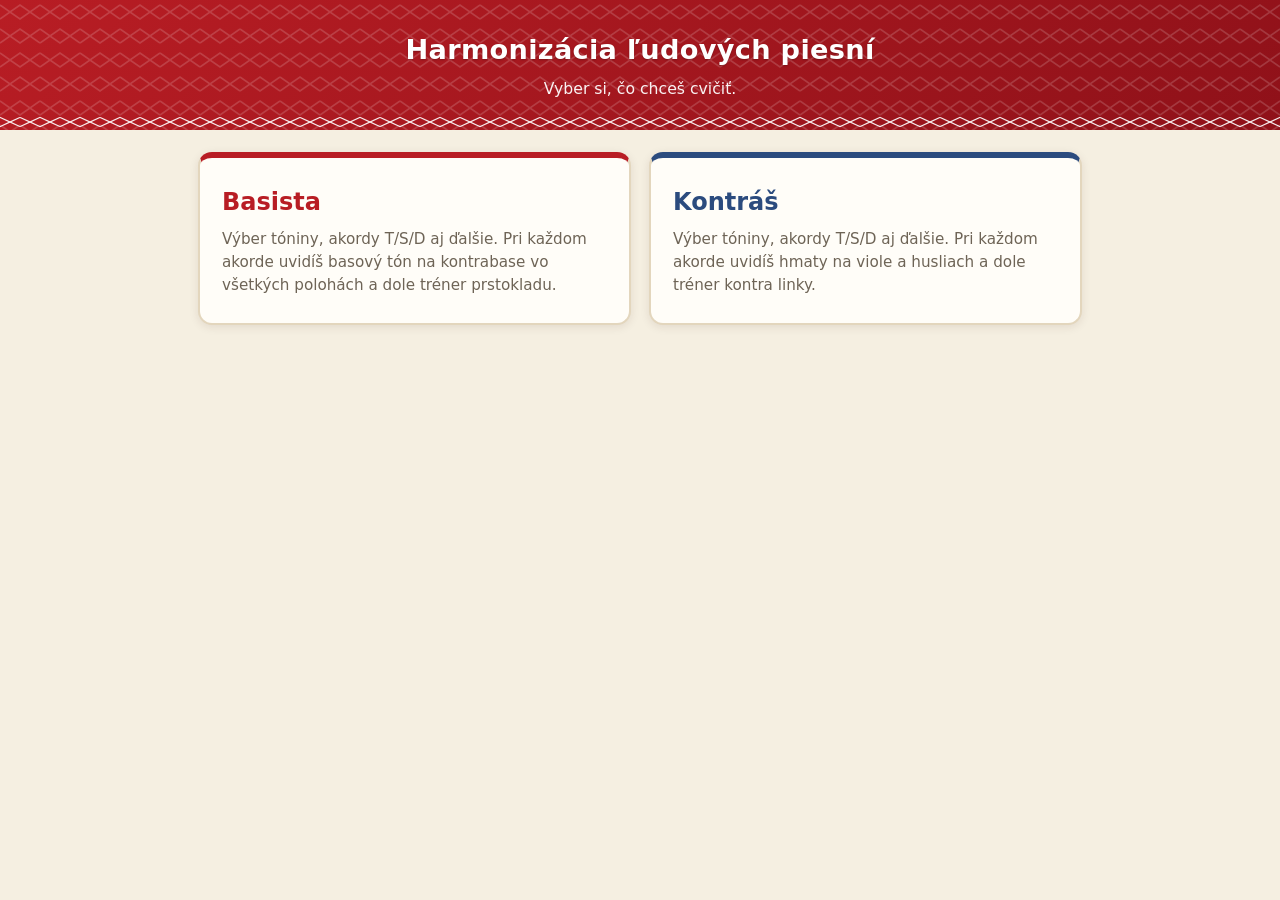
==== index.html @ 47eb4d36 "Prvotny commit: appka na harmonizaciu ludoviek Menu basista/kontras, vyber toniny, T/S/D + dalsie di" ====
<!DOCTYPE html>
<html lang="sk">
<head>
  <meta charset="UTF-8">
  <meta name="viewport" content="width=device-width, initial-scale=1.0">
  <meta name="theme-color" content="#b81d24">
  <title>Harmonizácia ľudových piesní</title>
  <link rel="stylesheet" href="styles.css">
</head>
<body class="menu-page">
  <header class="app-header">
    <h1>Harmonizácia ľudových piesní</h1>
    <p class="tagline">Vyber si, čo chceš cvičiť.</p>
  </header>

  <main>
    <nav class="menu" aria-label="Výber roly">
      <a class="menu-card" href="basista.html">
        <span class="menu-title">Basista</span>
        <span class="menu-desc">Výber tóniny, akordy T/S/D aj ďalšie. Pri každom akorde uvidíš basový tón na kontrabase vo všetkých polohách a dole tréner prstokladu.</span>
      </a>
      <a class="menu-card" href="kontras.html">
        <span class="menu-title">Kontráš</span>
        <span class="menu-desc">Výber tóniny, akordy T/S/D aj ďalšie. Pri každom akorde uvidíš hmaty na viole a husliach a dole tréner kontra linky.</span>
      </a>
    </nav>
  </main>
</body>
</html>
---- styles.css ----
:root {
  color-scheme: light;

  /* Folklórna paleta — ľanové plátno + vyšívacie nite */
  --bg: #f5efe1;            /* nebielené ľanové plátno */
  --panel: #fffdf8;         /* teplá biela */
  --ink: #2a2723;
  --muted: #6e6456;
  --line: #e3d6bd;          /* tlmená béžová (švík) */
  --accent: #b81d24;        /* folklórna červená (hlavný akcent) */
  --accent-soft: #f7e3df;   /* svetlý červený nádych (aktívne karty) */

  /* Folklórne nite */
  --folk-red: #b81d24;
  --folk-blue: #2b4b7e;
  --folk-gold: #d49a1f;
  --folk-green: #2f6d39;

  /* Farby tónov akordu = vyšívacie nite */
  --root: #b81d24;          /* základný tón – červená */
  --third: #2f6d39;         /* tercia – zelená */
  --fifth: #2b4b7e;         /* kvinta – modrá */
  --seventh: #d49a1f;       /* septima – zlatá */

  --shadow: 0 2px 10px rgba(60, 30, 20, 0.10);

  /* Čičmiansky vyšívaný lem (biela mriežka, bezošvová dlaždica 40×24) */
  --folk-band: url("data:image/svg+xml,%3Csvg%20xmlns='http://www.w3.org/2000/svg'%20width='40'%20height='24'%3E%3Cg%20fill='none'%20stroke='white'%20stroke-width='1.6'%3E%3Cpath%20d='M0%205%20L10%2012%20L20%205%20L30%2012%20L40%205'/%3E%3Cpath%20d='M0%2019%20L10%2012%20L20%2019%20L30%2012%20L40%2019'/%3E%3C/g%3E%3C/svg%3E");
}

* { box-sizing: border-box; }

body {
  margin: 0;
  font-family: "Segoe UI", system-ui, -apple-system, sans-serif;
  background: var(--bg);
  color: var(--ink);
  line-height: 1.5;
  -webkit-text-size-adjust: 100%; /* iOS: nezväčšuj text pri otočení */
  text-size-adjust: 100%;
}

/* Viditeľný focus pre klávesnicu (prístupnosť) — folklórne modrý prstenec */
:focus-visible {
  outline: 3px solid var(--folk-blue);
  outline-offset: 2px;
}
a:focus-visible,
button:focus-visible,
select:focus-visible,
input:focus-visible,
.fn-card:focus-visible,
.tone-card:focus-visible,
.menu-card:focus-visible,
.voice.clickable:focus-visible,
.prog-cell.clickable:focus-visible {
  outline: 3px solid var(--folk-blue);
  outline-offset: 2px;
  border-radius: 8px;
}

.app-header {
  position: relative;
  overflow: hidden;
  background: linear-gradient(135deg, var(--folk-red), #8f1119);
  color: #fff;
  padding: 30px 24px 30px;
  text-align: center;
}
/* Jemná výšivková mriežka cez celú hlavičku */
.app-header::before {
  content: "";
  position: absolute;
  inset: 0;
  background-image: var(--folk-band);
  background-size: 40px 24px;
  opacity: 0.16;
  pointer-events: none;
}
/* Vyšívaný lem na spodnom okraji (ako na kroji) */
.app-header::after {
  content: "";
  position: absolute;
  left: 0;
  right: 0;
  bottom: 0;
  height: 16px;
  background-image: var(--folk-band);
  background-size: 40px 16px;
  background-repeat: repeat-x;
  background-position: center bottom;
  opacity: 0.9;
  pointer-events: none;
}
/* Text a odkazy nad vzorom */
.app-header > * { position: relative; z-index: 1; }
.app-header h1 {
  margin: 0 0 6px;
  font-size: 1.7rem;
  letter-spacing: 0.3px;
  text-wrap: balance;
  text-shadow: 0 1px 2px rgba(0, 0, 0, 0.25);
}
.app-header .tagline { margin: 0; opacity: 0.94; font-size: 0.98rem; text-wrap: balance; }

main {
  max-width: 920px;
  margin: 0 auto;
  padding: 22px 18px 60px;
}

.controls {
  display: flex;
  align-items: center;
  gap: 12px;
  flex-wrap: wrap;
  margin-bottom: 22px;
}
.controls label { font-weight: 600; }
.controls select {
  font-size: 1.05rem;
  padding: 8px 12px;
  border: 1px solid var(--line);
  border-radius: 8px;
  background: var(--panel);
  color: var(--ink);
  min-width: 130px;
  min-height: 44px; /* pohodlný dotykový cieľ */
}
.controls .hint { color: var(--muted); font-size: 0.9rem; }

/* Karty funkcií */
.functions {
  display: grid;
  grid-template-columns: repeat(3, 1fr);
  gap: 14px;
  margin-bottom: 26px;
}
.fn-card {
  background: var(--panel);
  border: 2px solid var(--line);
  border-top: 5px solid var(--folk-red); /* vyšívaný pás navrchu */
  border-radius: 12px;
  padding: 16px;
  text-align: center;
  cursor: pointer;
  transition: border-color 0.15s, transform 0.05s, box-shadow 0.15s;
  box-shadow: var(--shadow);
  touch-action: manipulation; /* zruší 300ms oneskorenie a dvojklik-zoom na dotyku */
}
.fn-card:hover { border-color: var(--accent); transform: translateY(-1px); }
.fn-card.active { border-color: var(--accent); background: var(--accent-soft); }
.fn-card .abbr {
  display: inline-block;
  font-size: 1.1rem;
  font-weight: 700;
  color: #fff;
  background: var(--accent);
  width: 30px; height: 30px; line-height: 30px;
  border-radius: 50%;
  margin-bottom: 8px;
}
.fn-card .fn-name { color: var(--muted); font-size: 0.9rem; }
.fn-card .chord-name { font-size: 1.5rem; font-weight: 700; margin-top: 2px; }

/* Ďalšie akordy — menšie karty pod T/S/D */
.scale { margin-bottom: 26px; }
.scale-title {
  font-size: 1rem;
  margin: 0 0 4px;
  color: var(--accent);
  display: flex;
  align-items: center;
  gap: 8px;
}
.scale-title::before {
  content: "";
  width: 9px; height: 9px;
  background: var(--folk-gold);
  transform: rotate(45deg); /* folklórny kosoštvorec */
  flex: none;
}
.scale-hint { color: var(--muted); font-size: 0.9rem; margin: 0 0 12px; }
.scale-tones {
  display: flex;
  flex-wrap: wrap;
  gap: 10px;
}
.tone-card {
  flex: 1 1 120px;
  max-width: 180px;
  background: var(--panel);
  border: 2px solid var(--line);
  border-top: 4px solid var(--folk-blue); /* vyšívaný pás navrchu */
  border-radius: 10px;
  padding: 10px 8px;
  text-align: center;
  cursor: pointer;
  min-height: 44px; /* pohodlný dotykový cieľ */
  box-shadow: var(--shadow);
  transition: border-color 0.15s, transform 0.05s, background 0.15s;
  touch-action: manipulation;
}
.tone-card:hover { border-color: var(--accent); transform: translateY(-1px); }
.tone-card.active { border-color: var(--accent); background: var(--accent-soft); }
.tone-card .deg { font-size: 0.74rem; color: var(--muted); }
.tone-card .tone-name { font-size: 1.1rem; font-weight: 700; line-height: 1.25; margin-top: 2px; }

/* Detail */
.detail {
  background: var(--panel);
  border: 1px solid var(--line);
  border-top: 4px solid var(--folk-red);
  border-radius: 12px;
  padding: 22px;
  box-shadow: var(--shadow);
}
.detail h2 { margin: 0 0 4px; font-size: 1.5rem; text-wrap: balance; }
.detail .sub { color: var(--muted); margin: 0 0 18px; }

.block { margin-bottom: 22px; }
.block h3 {
  font-size: 1rem;
  margin: 0 0 10px;
  padding-bottom: 6px;
  border-bottom: 2px solid var(--folk-red);
  color: var(--accent);
  display: flex;
  align-items: center;
  gap: 8px;
}
.block h3::before {
  content: "";
  width: 9px; height: 9px;
  background: var(--folk-gold);
  transform: rotate(45deg); /* folklórny kosoštvorec */
  flex: none;
}

/* Zloženie akordu */
.notes { list-style: none; padding: 0; margin: 0; display: flex; flex-wrap: wrap; gap: 10px; }
.notes li {
  display: flex; align-items: center; gap: 8px;
  background: #faf4e8; border: 1px solid var(--line);
  border-radius: 8px; padding: 8px 12px;
}
.dot { width: 14px; height: 14px; border-radius: 50%; flex: none; }
.note-name { font-weight: 700; font-size: 1.05rem; }
.note-role { color: var(--muted); font-size: 0.85rem; }
.opt { color: var(--muted); font-style: italic; font-size: 0.82rem; }

/* Hlasy: bas vs kontra */
.voices { display: grid; grid-template-columns: 1fr 1fr; gap: 14px; }
.voice {
  border: 1px solid var(--line); border-radius: 10px; padding: 14px;
  background: #faf4e8;
}
.voice h4 { margin: 0 0 6px; font-size: 0.95rem; }
.voice .tones { font-size: 1.25rem; font-weight: 700; letter-spacing: 0.5px; }
.voice .desc { color: var(--muted); font-size: 0.85rem; margin-top: 4px; }

/* Hmatníky */
.boards { display: grid; grid-template-columns: 1fr 1fr; gap: 18px; }
.boards-one { grid-template-columns: minmax(0, 520px); }
.board { border: 1px solid var(--line); border-radius: 10px; padding: 12px; background: #fcf8ef; }
.board h4 { margin: 0 0 8px; font-size: 0.95rem; text-align: center; }

.fb { display: block; }
.fb-string { stroke: #b9b2a4; stroke-width: 2; }
.fb-grid { stroke: #ece6da; stroke-width: 1; }
.fb-nut { stroke: #6b6b76; stroke-width: 4; }
.fb-strlabel { font: 600 13px "Segoe UI", sans-serif; fill: #6b6b76; text-anchor: middle; }
.fb-note { font: 700 12px "Segoe UI", sans-serif; text-anchor: middle; }
.fb-finger { font: 700 11px "Segoe UI", sans-serif; fill: #fff; text-anchor: middle; }

/* Poznámka o septime */
.seventh-note { margin: 8px 0 0; font-size: 0.86rem; font-weight: 600; color: var(--seventh); }

/* Legenda */
.legend { display: flex; flex-wrap: wrap; gap: 14px; margin-top: 6px; }
.legend span { display: flex; align-items: center; gap: 6px; font-size: 0.85rem; color: var(--muted); }

/* Tréner */
.trainer {
  margin-top: 30px;
  background: var(--panel);
  border: 1px solid var(--line);
  border-top: 4px solid var(--folk-blue);
  border-radius: 12px;
  padding: 22px;
  box-shadow: var(--shadow);
}
.trainer h2 { margin: 0 0 8px; font-size: 1.4rem; color: var(--accent); text-wrap: balance; }
.tr-intro { color: var(--muted); margin: 0 0 14px; font-size: 0.92rem; }
.tr-intro code {
  background: var(--accent-soft); color: var(--accent);
  padding: 1px 5px; border-radius: 4px; font-size: 0.9em;
}
#progInput, #bassInput {
  width: 100%;
  font-size: 1.15rem;
  padding: 10px 12px;
  border: 1px solid var(--line);
  border-radius: 8px;
  background: #fcf8ef;
  color: var(--ink);
  font-family: inherit;
}
#progInput:focus, #bassInput:focus { border-color: var(--accent); }

.prog-errors { margin-top: 10px; }
.prog-error { color: var(--root); font-size: 0.9rem; font-weight: 600; }

.prog-row {
  display: flex;
  flex-wrap: wrap;
  gap: 14px;
  margin-top: 18px;
}
.prog-cell {
  flex: 1 1 200px;
  max-width: 260px;
  border: 1px solid var(--line);
  border-radius: 10px;
  padding: 12px;
  background: #fcf8ef;
}
.prog-chord { font-size: 1.5rem; font-weight: 700; text-align: center; }
.prog-sub { color: var(--muted); font-size: 0.85rem; text-align: center; margin-bottom: 6px; }
.prog-pos {
  text-align: center;
  color: var(--accent);
  font-size: 0.8rem;
  font-weight: 600;
  margin-top: 4px;
}
.prog-ds { margin-top: 8px; display: flex; flex-direction: column; gap: 5px; }
.prog-ds-item {
  display: flex; align-items: center; gap: 7px;
  font-size: 0.82rem; color: var(--ink);
}
.prog-ds-item.held { font-weight: 600; color: #147a7a; }

/* Zvuk: tlačidlá a tempo */
.prog-controls {
  display: flex; align-items: center; gap: 12px; flex-wrap: wrap; margin-top: 12px;
}
.play-btn {
  font: inherit; font-weight: 600; cursor: pointer;
  background: var(--accent); color: #fff; border: none;
  border-radius: 8px; padding: 10px 18px;
  min-height: 44px; /* pohodlný dotykový cieľ */
  touch-action: manipulation;
  transition: background 0.15s, transform 0.05s;
}
.play-btn:hover { background: #8f1119; }
.play-btn:active { transform: translateY(1px); }
.play-btn.ghost { background: transparent; color: var(--accent); border: 1px solid var(--line); }
.play-btn.ghost:hover { background: var(--accent-soft); }
.detail .play-btn { margin: 0 0 18px; }

.tempo { color: var(--muted); font-size: 0.9rem; }
/* Posuvník tempa — väčší úchop pre prst na dotykových obrazovkách */
.prog-controls input[type="range"] {
  -webkit-appearance: none; appearance: none;
  height: 8px; border-radius: 4px;
  background: var(--line); accent-color: var(--accent);
  max-width: 160px; flex: 1 1 120px; margin: 6px 0;
}
.prog-controls input[type="range"]::-webkit-slider-thumb {
  -webkit-appearance: none; appearance: none;
  width: 24px; height: 24px; border-radius: 50%;
  background: var(--accent); border: 2px solid #fff;
  box-shadow: var(--shadow); cursor: pointer;
}
.prog-controls input[type="range"]::-moz-range-thumb {
  width: 24px; height: 24px; border-radius: 50%;
  background: var(--accent); border: 2px solid #fff; cursor: pointer;
}
.prog-controls input[type="range"]::-moz-range-track {
  height: 8px; border-radius: 4px; background: var(--line);
}
.tempo-val { color: var(--accent); font-weight: 700; min-width: 3ch; font-variant-numeric: tabular-nums; }

.clickable { cursor: pointer; }
.voice.clickable:hover, .prog-cell.clickable:hover { border-color: var(--accent); }

/* Hlavné menu (výber roly) */
.menu { display: grid; grid-template-columns: 1fr 1fr; gap: 18px; }
.menu-card {
  display: flex; flex-direction: column; gap: 8px;
  background: var(--panel); border: 2px solid var(--line);
  border-top: 6px solid var(--folk-red); /* vyšívaný pás navrchu */
  border-radius: 14px; padding: 26px 22px;
  text-decoration: none; color: var(--ink);
  box-shadow: var(--shadow); cursor: pointer;
  transition: border-color 0.15s, transform 0.05s, box-shadow 0.15s;
  touch-action: manipulation;
}
.menu-card:hover { transform: translateY(-2px); box-shadow: 0 8px 22px rgba(60, 30, 20, 0.16); }
/* Basista = červená niť, Kontráš = modrá niť */
.menu-card:first-child { border-top-color: var(--folk-red); }
.menu-card:last-child { border-top-color: var(--folk-blue); }
.menu-title { font-size: 1.5rem; font-weight: 700; color: var(--folk-red); text-wrap: balance; }
.menu-card:last-child .menu-title { color: var(--folk-blue); }
.menu-desc { color: var(--muted); font-size: 0.95rem; }

/* Späť na menu */
.back-link {
  position: absolute; left: 16px; top: 16px;
  color: #fff; text-decoration: none; font-size: 0.92rem;
  background: rgba(255, 255, 255, 0.16);
  padding: 6px 12px; border-radius: 8px;
  transition: background 0.15s;
}
.back-link:hover { background: rgba(255, 255, 255, 0.3); }

@media (max-width: 620px) {
  .functions { grid-template-columns: 1fr; }
  .menu { grid-template-columns: 1fr; }
  .voices, .boards { grid-template-columns: 1fr; }
  .prog-cell { max-width: none; flex-basis: 100%; }

  /* Menšia hlavička, aby na telefóne nezaberala pol obrazovky */
  .app-header { padding: 22px 16px 22px; }
  .app-header h1 { font-size: 1.35rem; }
  .app-header .tagline { font-size: 0.9rem; }

  main { padding: 18px 14px 48px; }
  .detail, .trainer { padding: 16px; }

  /* Výber tóniny nech zaberie celý riadok a dobre sa naň ťukne */
  .controls { gap: 8px; }
  .controls select { flex: 1 1 auto; min-height: 44px; }
  .controls .hint { flex-basis: 100%; }

  /* Prehrať/Stop nech vyplnia riadok, tempo posuvník pod nimi */
  .prog-controls { gap: 10px; }
  .prog-controls .play-btn { flex: 1 1 auto; }
}

/* Rešpektuj prefers-reduced-motion — vypni animácie pre citlivých používateľov */
@media (prefers-reduced-motion: reduce) {
  *, *::before, *::after {
    animation-duration: 0.01ms !important;
    animation-iteration-count: 1 !important;
    transition-duration: 0.01ms !important;
    scroll-behavior: auto !important;
  }
}
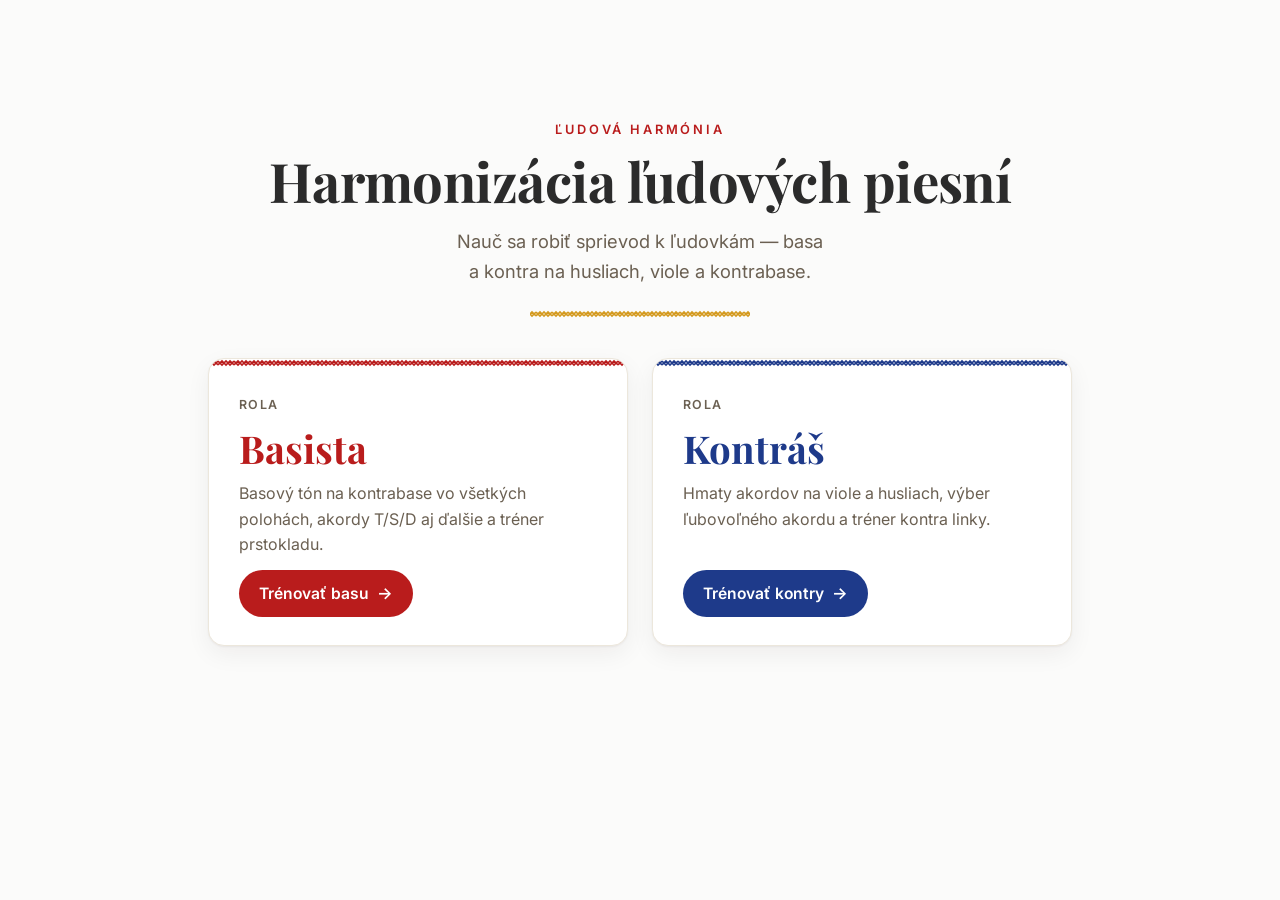
==== commit 26541c56: "Nova identita (Modern Folklore) + podstranka Hmaty akordov + durovy hmat - Landing: vzdusny hero (Pl" ====
--- a/index.html
+++ b/index.html
@@ -3,25 +3,34 @@
 <head>
   <meta charset="UTF-8">
   <meta name="viewport" content="width=device-width, initial-scale=1.0">
-  <meta name="theme-color" content="#b81d24">
+  <meta name="theme-color" content="#fbfbfa">
   <title>Harmonizácia ľudových piesní</title>
+  <link rel="preconnect" href="https://fonts.googleapis.com">
+  <link rel="preconnect" href="https://fonts.gstatic.com" crossorigin>
+  <link rel="stylesheet" href="https://fonts.googleapis.com/css2?family=Inter:wght@400;500;600&family=Playfair+Display:wght@600;700&display=swap">
   <link rel="stylesheet" href="styles.css">
 </head>
 <body class="menu-page">
-  <header class="app-header">
-    <h1>Harmonizácia ľudových piesní</h1>
-    <p class="tagline">Vyber si, čo chceš cvičiť.</p>
-  </header>
+  <main class="landing">
+    <header class="hero">
+      <p class="hero-eyebrow">Ľudová harmónia</p>
+      <h1 class="hero-title">Harmonizácia ľudových piesní</h1>
+      <p class="hero-sub">Nauč sa robiť sprievod k ľudovkám — basa a kontra na husliach, viole a kontrabase.</p>
+      <div class="hero-ornament" aria-hidden="true"></div>
+    </header>
 
-  <main>
-    <nav class="menu" aria-label="Výber roly">
-      <a class="menu-card" href="basista.html">
-        <span class="menu-title">Basista</span>
-        <span class="menu-desc">Výber tóniny, akordy T/S/D aj ďalšie. Pri každom akorde uvidíš basový tón na kontrabase vo všetkých polohách a dole tréner prstokladu.</span>
+    <nav class="tiles" aria-label="Vyber si rolu">
+      <a class="tile tile-bass" href="basista.html">
+        <span class="tile-kicker">Rola</span>
+        <h2 class="tile-title">Basista</h2>
+        <p class="tile-desc">Basový tón na kontrabase vo všetkých polohách, akordy T/S/D aj ďalšie a tréner prstokladu.</p>
+        <span class="tile-cta">Trénovať basu</span>
       </a>
-      <a class="menu-card" href="kontras.html">
-        <span class="menu-title">Kontráš</span>
-        <span class="menu-desc">Výber tóniny, akordy T/S/D aj ďalšie. Pri každom akorde uvidíš hmaty na viole a husliach a dole tréner kontra linky.</span>
+      <a class="tile tile-kontra" href="kontras.html">
+        <span class="tile-kicker">Rola</span>
+        <h2 class="tile-title">Kontráš</h2>
+        <p class="tile-desc">Hmaty akordov na viole a husliach, výber ľubovoľného akordu a tréner kontra linky.</p>
+        <span class="tile-cta">Trénovať kontry</span>
       </a>
     </nav>
   </main>
--- a/styles.css
+++ b/styles.css
@@ -2,27 +2,58 @@
   color-scheme: light;
 
   /* Folklórna paleta — ľanové plátno + vyšívacie nite */
-  --bg: #f5efe1;            /* nebielené ľanové plátno */
-  --panel: #fffdf8;         /* teplá biela */
-  --ink: #2a2723;
-  --muted: #6e6456;
-  --line: #e3d6bd;          /* tlmená béžová (švík) */
-  --accent: #b81d24;        /* folklórna červená (hlavný akcent) */
-  --accent-soft: #f7e3df;   /* svetlý červený nádych (aktívne karty) */
+  --bg: #fbfbfa;            /* ľanová off-white */
+  --surface: #ffffff;       /* karty */
+  --surface-2: #f7f4ee;     /* vnorené plochy (zloženie, hlasy, hmatníky, vstupy) */
+  --ink: #2b2b2b;           /* deep charcoal */
+  --muted: #6b6052;
+  --line: #e6dcc8;          /* jemný švík */
+  --line-strong: #d8c9ad;
+  --accent: #b91c1c;        /* madder red */
+  --accent-press: #a31818;
+  --accent-soft: #f7e3df;
 
   /* Folklórne nite */
-  --folk-red: #b81d24;
-  --folk-blue: #2b4b7e;
+  --folk-red: #b91c1c;
+  --folk-blue: #1e3a8a;     /* indigo */
   --folk-gold: #d49a1f;
   --folk-green: #2f6d39;
 
+  /* „Modern Folklore" — identita hlavnej stránky (landing) */
+  --linen: #fbfbfa;
+  --madder: #b91c1c;
+  --indigo: #1e3a8a;
+  --charcoal: #2b2b2b;
+  --font-serif: 'Playfair Display', Georgia, 'Times New Roman', serif;
+  --font-sans: 'Inter', system-ui, 'Segoe UI', Roboto, sans-serif;
+  --stitch-red: url("data:image/svg+xml,%3Csvg%20xmlns='http://www.w3.org/2000/svg'%20width='16'%20height='8'%3E%3Cg%20fill='none'%20stroke='%23B91C1C'%20stroke-width='1.6'%3E%3Cpath%20d='M0%202%20L4%206%20L8%202%20L12%206%20L16%202'/%3E%3Cpath%20d='M0%206%20L4%202%20L8%206%20L12%202%20L16%206'/%3E%3C/g%3E%3C/svg%3E");
+  --stitch-blue: url("data:image/svg+xml,%3Csvg%20xmlns='http://www.w3.org/2000/svg'%20width='16'%20height='8'%3E%3Cg%20fill='none'%20stroke='%231E3A8A'%20stroke-width='1.6'%3E%3Cpath%20d='M0%202%20L4%206%20L8%202%20L12%206%20L16%202'/%3E%3Cpath%20d='M0%206%20L4%202%20L8%206%20L12%202%20L16%206'/%3E%3C/g%3E%3C/svg%3E");
+  --stitch-gold: url("data:image/svg+xml,%3Csvg%20xmlns='http://www.w3.org/2000/svg'%20width='16'%20height='8'%3E%3Cg%20fill='none'%20stroke='%23D49A1F'%20stroke-width='1.6'%3E%3Cpath%20d='M0%202%20L4%206%20L8%202%20L12%206%20L16%202'/%3E%3Cpath%20d='M0%206%20L4%202%20L8%206%20L12%202%20L16%206'/%3E%3C/g%3E%3C/svg%3E");
+
   /* Farby tónov akordu = vyšívacie nite */
-  --root: #b81d24;          /* základný tón – červená */
-  --third: #2f6d39;         /* tercia – zelená */
-  --fifth: #2b4b7e;         /* kvinta – modrá */
-  --seventh: #d49a1f;       /* septima – zlatá */
-
-  --shadow: 0 2px 10px rgba(60, 30, 20, 0.10);
+  --root: #b81d24;
+  --third: #2f6d39;
+  --fifth: #2b4b7e;
+  --seventh: #d49a1f;
+
+  /* Elevácia — dve jemné úrovne */
+  --shadow-sm: 0 1px 2px rgba(60, 30, 20, 0.06), 0 1px 3px rgba(60, 30, 20, 0.05);
+  --shadow-md: 0 6px 20px rgba(60, 30, 20, 0.10);
+  --shadow: var(--shadow-sm); /* spätná kompatibilita */
+
+  /* Rádiusy */
+  --radius-sm: 8px;
+  --radius: 12px;
+  --radius-lg: 16px;
+
+  /* Rozostupy — 8px rytmus */
+  --space-1: 4px;
+  --space-2: 8px;
+  --space-3: 12px;
+  --space-4: 16px;
+  --space-5: 24px;
+  --space-6: 32px;
+  --space-7: 48px;
 
   /* Čičmiansky vyšívaný lem (biela mriežka, bezošvová dlaždica 40×24) */
   --folk-band: url("data:image/svg+xml,%3Csvg%20xmlns='http://www.w3.org/2000/svg'%20width='40'%20height='24'%3E%3Cg%20fill='none'%20stroke='white'%20stroke-width='1.6'%3E%3Cpath%20d='M0%205%20L10%2012%20L20%205%20L30%2012%20L40%205'/%3E%3Cpath%20d='M0%2019%20L10%2012%20L20%2019%20L30%2012%20L40%2019'/%3E%3C/g%3E%3C/svg%3E");
@@ -32,10 +63,12 @@
 
 body {
   margin: 0;
-  font-family: "Segoe UI", system-ui, -apple-system, sans-serif;
+  font-family: var(--font-sans);
   background: var(--bg);
   color: var(--ink);
-  line-height: 1.5;
+  line-height: 1.6;
+  -webkit-font-smoothing: antialiased;
+  -moz-osx-font-smoothing: grayscale;
   -webkit-text-size-adjust: 100%; /* iOS: nezväčšuj text pri otočení */
   text-size-adjust: 100%;
 }
@@ -51,247 +84,245 @@
 input:focus-visible,
 .fn-card:focus-visible,
 .tone-card:focus-visible,
-.menu-card:focus-visible,
+.tile:focus-visible,
 .voice.clickable:focus-visible,
 .prog-cell.clickable:focus-visible {
   outline: 3px solid var(--folk-blue);
   outline-offset: 2px;
-  border-radius: 8px;
-}
-
+  border-radius: var(--radius-sm);
+}
+
+/* ---- Hlavička podstránok — svetlá „Linen & Embroidery" ---- */
 .app-header {
   position: relative;
-  overflow: hidden;
-  background: linear-gradient(135deg, var(--folk-red), #8f1119);
-  color: #fff;
-  padding: 30px 24px 30px;
+  background: transparent;
+  color: var(--ink);
   text-align: center;
-}
-/* Jemná výšivková mriežka cez celú hlavičku */
+  padding: clamp(40px, 7vw, 60px) 24px clamp(18px, 3vw, 26px);
+  border-bottom: 1px solid var(--line);
+}
+/* Tenký vyšívaný pás navrchu — farba podľa roly (basa = červená, kontra = indigo) */
 .app-header::before {
   content: "";
-  position: absolute;
-  inset: 0;
-  background-image: var(--folk-band);
-  background-size: 40px 24px;
-  opacity: 0.16;
+  position: absolute; top: 0; left: 0; right: 0;
+  height: 8px;
+  background-image: var(--stitch-red);
+  background-repeat: repeat-x;
+  background-position: center;
   pointer-events: none;
 }
-/* Vyšívaný lem na spodnom okraji (ako na kroji) */
-.app-header::after {
-  content: "";
-  position: absolute;
-  left: 0;
-  right: 0;
-  bottom: 0;
-  height: 16px;
-  background-image: var(--folk-band);
-  background-size: 40px 16px;
-  background-repeat: repeat-x;
-  background-position: center bottom;
-  opacity: 0.9;
-  pointer-events: none;
-}
-/* Text a odkazy nad vzorom */
-.app-header > * { position: relative; z-index: 1; }
+[data-role="kontras"] .app-header::before,
+[data-role="akordy"] .app-header::before { background-image: var(--stitch-blue); }
 .app-header h1 {
-  margin: 0 0 6px;
-  font-size: 1.7rem;
-  letter-spacing: 0.3px;
+  margin: 0 0 var(--space-2);
+  font-family: var(--font-serif);
+  font-weight: 700;
+  font-size: clamp(1.6rem, 4vw, 2.2rem);
+  letter-spacing: -0.01em;
+  color: var(--ink);
   text-wrap: balance;
-  text-shadow: 0 1px 2px rgba(0, 0, 0, 0.25);
-}
-.app-header .tagline { margin: 0; opacity: 0.94; font-size: 0.98rem; text-wrap: balance; }
+}
+[data-role="basista"] .app-header h1 { color: var(--madder); }
+[data-role="kontras"] .app-header h1,
+[data-role="akordy"] .app-header h1 { color: var(--indigo); }
+.app-header .tagline { margin: 0; color: var(--muted); font-size: 1rem; text-wrap: balance; }
 
 main {
-  max-width: 920px;
+  max-width: 960px;
   margin: 0 auto;
-  padding: 22px 18px 60px;
-}
-
+  padding: clamp(20px, 4vw, 32px) clamp(16px, 4vw, 28px) 64px;
+}
+
+/* ---- Výber tóniny ---- */
 .controls {
   display: flex;
   align-items: center;
-  gap: 12px;
+  gap: var(--space-3);
   flex-wrap: wrap;
-  margin-bottom: 22px;
+  margin-bottom: var(--space-5);
 }
 .controls label { font-weight: 600; }
 .controls select {
   font-size: 1.05rem;
-  padding: 8px 12px;
-  border: 1px solid var(--line);
-  border-radius: 8px;
-  background: var(--panel);
+  padding: 10px 14px;
+  border: 1px solid var(--line-strong);
+  border-radius: var(--radius-sm);
+  background: var(--surface);
   color: var(--ink);
-  min-width: 130px;
+  min-width: 140px;
   min-height: 44px; /* pohodlný dotykový cieľ */
 }
 .controls .hint { color: var(--muted); font-size: 0.9rem; }
 
-/* Karty funkcií */
+/* ---- Karty funkcií T/S/D ---- */
 .functions {
   display: grid;
   grid-template-columns: repeat(3, 1fr);
-  gap: 14px;
-  margin-bottom: 26px;
+  gap: var(--space-4);
+  margin-bottom: var(--space-6);
 }
 .fn-card {
-  background: var(--panel);
-  border: 2px solid var(--line);
-  border-top: 5px solid var(--folk-red); /* vyšívaný pás navrchu */
-  border-radius: 12px;
-  padding: 16px;
+  background: var(--surface);
+  border: 1px solid var(--line);
+  border-radius: var(--radius);
+  padding: var(--space-5) var(--space-4);
   text-align: center;
   cursor: pointer;
-  transition: border-color 0.15s, transform 0.05s, box-shadow 0.15s;
-  box-shadow: var(--shadow);
+  box-shadow: var(--shadow-sm);
+  transition: border-color 0.15s, transform 0.08s, box-shadow 0.15s;
   touch-action: manipulation; /* zruší 300ms oneskorenie a dvojklik-zoom na dotyku */
 }
-.fn-card:hover { border-color: var(--accent); transform: translateY(-1px); }
-.fn-card.active { border-color: var(--accent); background: var(--accent-soft); }
+.fn-card:hover { border-color: var(--line-strong); transform: translateY(-2px); box-shadow: var(--shadow-md); }
+.fn-card.active {
+  border-color: var(--accent);
+  background: var(--accent-soft);
+  box-shadow: inset 0 0 0 1px var(--accent), var(--shadow-sm);
+}
 .fn-card .abbr {
   display: inline-block;
-  font-size: 1.1rem;
+  font-size: 1.15rem;
   font-weight: 700;
   color: #fff;
   background: var(--accent);
-  width: 30px; height: 30px; line-height: 30px;
+  width: 34px; height: 34px; line-height: 34px;
   border-radius: 50%;
-  margin-bottom: 8px;
+  margin-bottom: var(--space-2);
 }
 .fn-card .fn-name { color: var(--muted); font-size: 0.9rem; }
-.fn-card .chord-name { font-size: 1.5rem; font-weight: 700; margin-top: 2px; }
-
-/* Ďalšie akordy — menšie karty pod T/S/D */
-.scale { margin-bottom: 26px; }
+.fn-card .chord-name { font-size: 1.6rem; font-weight: 700; margin-top: 2px; letter-spacing: -0.01em; }
+
+/* ---- Ďalšie akordy ---- */
+.scale { margin-bottom: var(--space-6); }
 .scale-title {
-  font-size: 1rem;
-  margin: 0 0 4px;
-  color: var(--accent);
+  font-size: 1.05rem;
+  margin: 0 0 var(--space-1);
+  color: var(--folk-red);
   display: flex;
   align-items: center;
-  gap: 8px;
-}
-.scale-title::before {
+  gap: var(--space-2);
+}
+.scale-hint { color: var(--muted); font-size: 0.9rem; margin: 0 0 var(--space-3); }
+.scale-tones {
+  display: flex;
+  flex-wrap: wrap;
+  gap: var(--space-3);
+}
+.tone-card {
+  flex: 1 1 120px;
+  max-width: 180px;
+  background: var(--surface);
+  border: 1px solid var(--line);
+  border-radius: var(--radius);
+  padding: var(--space-3) var(--space-2);
+  text-align: center;
+  cursor: pointer;
+  min-height: 44px; /* pohodlný dotykový cieľ */
+  box-shadow: var(--shadow-sm);
+  transition: border-color 0.15s, transform 0.08s, box-shadow 0.15s;
+  touch-action: manipulation;
+}
+.tone-card:hover { border-color: var(--line-strong); transform: translateY(-2px); box-shadow: var(--shadow-md); }
+.tone-card.active {
+  border-color: var(--accent);
+  background: var(--accent-soft);
+  box-shadow: inset 0 0 0 1px var(--accent), var(--shadow-sm);
+}
+.tone-card .deg { font-size: 0.74rem; color: var(--muted); }
+.tone-card .tone-name { font-size: 1.15rem; font-weight: 700; line-height: 1.25; margin-top: 2px; }
+
+/* ---- Spoločné kosoštvorcové značky nadpisov ---- */
+.scale-title::before,
+.block h3::before,
+.picker-label::before {
   content: "";
   width: 9px; height: 9px;
   background: var(--folk-gold);
   transform: rotate(45deg); /* folklórny kosoštvorec */
   flex: none;
 }
-.scale-hint { color: var(--muted); font-size: 0.9rem; margin: 0 0 12px; }
-.scale-tones {
-  display: flex;
-  flex-wrap: wrap;
-  gap: 10px;
-}
-.tone-card {
-  flex: 1 1 120px;
-  max-width: 180px;
-  background: var(--panel);
-  border: 2px solid var(--line);
-  border-top: 4px solid var(--folk-blue); /* vyšívaný pás navrchu */
-  border-radius: 10px;
-  padding: 10px 8px;
-  text-align: center;
-  cursor: pointer;
-  min-height: 44px; /* pohodlný dotykový cieľ */
-  box-shadow: var(--shadow);
-  transition: border-color 0.15s, transform 0.05s, background 0.15s;
-  touch-action: manipulation;
-}
-.tone-card:hover { border-color: var(--accent); transform: translateY(-1px); }
-.tone-card.active { border-color: var(--accent); background: var(--accent-soft); }
-.tone-card .deg { font-size: 0.74rem; color: var(--muted); }
-.tone-card .tone-name { font-size: 1.1rem; font-weight: 700; line-height: 1.25; margin-top: 2px; }
-
-/* Detail */
+
+/* ---- Detail akordu ---- */
 .detail {
-  background: var(--panel);
+  background: var(--surface);
   border: 1px solid var(--line);
-  border-top: 4px solid var(--folk-red);
-  border-radius: 12px;
-  padding: 22px;
-  box-shadow: var(--shadow);
-}
-.detail h2 { margin: 0 0 4px; font-size: 1.5rem; text-wrap: balance; }
-.detail .sub { color: var(--muted); margin: 0 0 18px; }
-
-.block { margin-bottom: 22px; }
+  border-top: 3px solid var(--folk-red);
+  border-radius: var(--radius-lg);
+  padding: clamp(16px, 3vw, 28px);
+  box-shadow: var(--shadow-sm);
+}
+.detail h2 { margin: 0 0 var(--space-1); font-family: var(--font-serif); font-size: 1.7rem; letter-spacing: -0.01em; text-wrap: balance; }
+.detail .sub { color: var(--muted); margin: 0 0 var(--space-5); }
+
+.block { margin-bottom: var(--space-5); }
+.block:last-child { margin-bottom: 0; }
 .block h3 {
-  font-size: 1rem;
-  margin: 0 0 10px;
-  padding-bottom: 6px;
-  border-bottom: 2px solid var(--folk-red);
-  color: var(--accent);
+  font-size: 1.05rem;
+  margin: 0 0 var(--space-3);
+  padding-bottom: var(--space-2);
+  border-bottom: 1px solid var(--line);
+  color: var(--folk-red);
   display: flex;
   align-items: center;
-  gap: 8px;
-}
-.block h3::before {
-  content: "";
-  width: 9px; height: 9px;
-  background: var(--folk-gold);
-  transform: rotate(45deg); /* folklórny kosoštvorec */
-  flex: none;
-}
-
-/* Zloženie akordu */
-.notes { list-style: none; padding: 0; margin: 0; display: flex; flex-wrap: wrap; gap: 10px; }
+  gap: var(--space-2);
+}
+
+/* ---- Zloženie akordu ---- */
+.notes { list-style: none; padding: 0; margin: 0; display: flex; flex-wrap: wrap; gap: var(--space-3); }
 .notes li {
-  display: flex; align-items: center; gap: 8px;
-  background: #faf4e8; border: 1px solid var(--line);
-  border-radius: 8px; padding: 8px 12px;
+  display: flex; align-items: center; gap: var(--space-2);
+  background: var(--surface-2); border: 1px solid var(--line);
+  border-radius: var(--radius-sm); padding: var(--space-2) var(--space-3);
 }
 .dot { width: 14px; height: 14px; border-radius: 50%; flex: none; }
 .note-name { font-weight: 700; font-size: 1.05rem; }
 .note-role { color: var(--muted); font-size: 0.85rem; }
 .opt { color: var(--muted); font-style: italic; font-size: 0.82rem; }
 
-/* Hlasy: bas vs kontra */
-.voices { display: grid; grid-template-columns: 1fr 1fr; gap: 14px; }
+/* ---- Hlasy: bas vs kontra ---- */
+.voices { display: grid; grid-template-columns: 1fr 1fr; gap: var(--space-4); }
 .voice {
-  border: 1px solid var(--line); border-radius: 10px; padding: 14px;
-  background: #faf4e8;
-}
-.voice h4 { margin: 0 0 6px; font-size: 0.95rem; }
+  border: 1px solid var(--line); border-radius: var(--radius); padding: var(--space-4);
+  background: var(--surface-2);
+}
+.voice h4 { margin: 0 0 var(--space-1); font-size: 0.95rem; }
 .voice .tones { font-size: 1.25rem; font-weight: 700; letter-spacing: 0.5px; }
-.voice .desc { color: var(--muted); font-size: 0.85rem; margin-top: 4px; }
-
-/* Hmatníky */
-.boards { display: grid; grid-template-columns: 1fr 1fr; gap: 18px; }
+.voice .desc { color: var(--muted); font-size: 0.85rem; margin-top: var(--space-1); }
+
+/* ---- Hmatníky ---- */
+.boards { display: grid; grid-template-columns: 1fr 1fr; gap: var(--space-5); }
 .boards-one { grid-template-columns: minmax(0, 520px); }
-.board { border: 1px solid var(--line); border-radius: 10px; padding: 12px; background: #fcf8ef; }
-.board h4 { margin: 0 0 8px; font-size: 0.95rem; text-align: center; }
+.board { border: 1px solid var(--line); border-radius: var(--radius); padding: var(--space-3); background: var(--surface-2); }
+.board h4 { margin: 0 0 var(--space-2); font-size: 0.95rem; text-align: center; }
 
 .fb { display: block; }
 .fb-string { stroke: #b9b2a4; stroke-width: 2; }
 .fb-grid { stroke: #ece6da; stroke-width: 1; }
+/* Základný durový hmat na husliach/viole — zvýraznené polohy prstov (2,4,5,7 poltónov) */
+.fb-grid-major { stroke: #b5793c; stroke-width: 4; stroke-opacity: 0.4; }
 .fb-nut { stroke: #6b6b76; stroke-width: 4; }
 .fb-strlabel { font: 600 13px "Segoe UI", sans-serif; fill: #6b6b76; text-anchor: middle; }
 .fb-note { font: 700 12px "Segoe UI", sans-serif; text-anchor: middle; }
 .fb-finger { font: 700 11px "Segoe UI", sans-serif; fill: #fff; text-anchor: middle; }
 
 /* Poznámka o septime */
-.seventh-note { margin: 8px 0 0; font-size: 0.86rem; font-weight: 600; color: var(--seventh); }
+.seventh-note { margin: var(--space-2) 0 0; font-size: 0.86rem; font-weight: 600; color: var(--seventh); }
 
 /* Legenda */
-.legend { display: flex; flex-wrap: wrap; gap: 14px; margin-top: 6px; }
+.legend { display: flex; flex-wrap: wrap; gap: var(--space-4); margin-top: var(--space-1); }
 .legend span { display: flex; align-items: center; gap: 6px; font-size: 0.85rem; color: var(--muted); }
 
-/* Tréner */
+/* ---- Tréner ---- */
 .trainer {
-  margin-top: 30px;
-  background: var(--panel);
+  margin-top: var(--space-6);
+  background: var(--surface);
   border: 1px solid var(--line);
-  border-top: 4px solid var(--folk-blue);
-  border-radius: 12px;
-  padding: 22px;
-  box-shadow: var(--shadow);
-}
-.trainer h2 { margin: 0 0 8px; font-size: 1.4rem; color: var(--accent); text-wrap: balance; }
-.tr-intro { color: var(--muted); margin: 0 0 14px; font-size: 0.92rem; }
+  border-top: 3px solid var(--folk-blue);
+  border-radius: var(--radius-lg);
+  padding: clamp(16px, 3vw, 28px);
+  box-shadow: var(--shadow-sm);
+}
+.trainer h2 { margin: 0 0 var(--space-2); font-family: var(--font-serif); font-size: 1.5rem; color: var(--folk-blue); letter-spacing: -0.01em; text-wrap: balance; }
+.tr-intro { color: var(--muted); margin: 0 0 var(--space-4); font-size: 0.92rem; }
 .tr-intro code {
   background: var(--accent-soft); color: var(--accent);
   padding: 1px 5px; border-radius: 4px; font-size: 0.9em;
@@ -299,143 +330,289 @@
 #progInput, #bassInput {
   width: 100%;
   font-size: 1.15rem;
-  padding: 10px 12px;
-  border: 1px solid var(--line);
-  border-radius: 8px;
-  background: #fcf8ef;
+  padding: 12px 14px;
+  border: 1px solid var(--line-strong);
+  border-radius: var(--radius-sm);
+  background: var(--surface-2);
   color: var(--ink);
   font-family: inherit;
 }
 #progInput:focus, #bassInput:focus { border-color: var(--accent); }
 
-.prog-errors { margin-top: 10px; }
+.prog-errors { margin-top: var(--space-3); }
 .prog-error { color: var(--root); font-size: 0.9rem; font-weight: 600; }
 
 .prog-row {
   display: flex;
   flex-wrap: wrap;
-  gap: 14px;
-  margin-top: 18px;
+  gap: var(--space-4);
+  margin-top: var(--space-5);
 }
 .prog-cell {
   flex: 1 1 200px;
   max-width: 260px;
   border: 1px solid var(--line);
-  border-radius: 10px;
-  padding: 12px;
-  background: #fcf8ef;
-}
-.prog-chord { font-size: 1.5rem; font-weight: 700; text-align: center; }
+  border-radius: var(--radius);
+  padding: var(--space-3);
+  background: var(--surface-2);
+}
+.prog-chord { font-size: 1.5rem; font-weight: 700; text-align: center; letter-spacing: -0.01em; }
 .prog-sub { color: var(--muted); font-size: 0.85rem; text-align: center; margin-bottom: 6px; }
 .prog-pos {
   text-align: center;
   color: var(--accent);
   font-size: 0.8rem;
   font-weight: 600;
-  margin-top: 4px;
-}
-.prog-ds { margin-top: 8px; display: flex; flex-direction: column; gap: 5px; }
+  margin-top: var(--space-1);
+}
+.prog-ds { margin-top: var(--space-2); display: flex; flex-direction: column; gap: 5px; }
 .prog-ds-item {
   display: flex; align-items: center; gap: 7px;
   font-size: 0.82rem; color: var(--ink);
 }
 .prog-ds-item.held { font-weight: 600; color: #147a7a; }
 
-/* Zvuk: tlačidlá a tempo */
+/* ---- Zvuk: tlačidlá a tempo ---- */
 .prog-controls {
-  display: flex; align-items: center; gap: 12px; flex-wrap: wrap; margin-top: 12px;
+  display: flex; align-items: center; gap: var(--space-3); flex-wrap: wrap; margin-top: var(--space-3);
 }
 .play-btn {
   font: inherit; font-weight: 600; cursor: pointer;
   background: var(--accent); color: #fff; border: none;
-  border-radius: 8px; padding: 10px 18px;
+  border-radius: var(--radius-sm); padding: 11px 20px;
   min-height: 44px; /* pohodlný dotykový cieľ */
+  box-shadow: var(--shadow-sm);
   touch-action: manipulation;
-  transition: background 0.15s, transform 0.05s;
-}
-.play-btn:hover { background: #8f1119; }
+  transition: background 0.15s, transform 0.08s, box-shadow 0.15s;
+}
+.play-btn:hover { background: var(--accent-press); box-shadow: var(--shadow-md); }
 .play-btn:active { transform: translateY(1px); }
-.play-btn.ghost { background: transparent; color: var(--accent); border: 1px solid var(--line); }
-.play-btn.ghost:hover { background: var(--accent-soft); }
-.detail .play-btn { margin: 0 0 18px; }
+.play-btn.ghost { background: var(--surface); color: var(--accent); border: 1px solid var(--line-strong); box-shadow: none; }
+.play-btn.ghost:hover { background: var(--accent-soft); border-color: var(--accent); }
+.detail .play-btn { margin: 0 0 var(--space-4); }
 
 .tempo { color: var(--muted); font-size: 0.9rem; }
 /* Posuvník tempa — väčší úchop pre prst na dotykových obrazovkách */
 .prog-controls input[type="range"] {
   -webkit-appearance: none; appearance: none;
   height: 8px; border-radius: 4px;
-  background: var(--line); accent-color: var(--accent);
+  background: var(--line-strong); accent-color: var(--accent);
   max-width: 160px; flex: 1 1 120px; margin: 6px 0;
 }
 .prog-controls input[type="range"]::-webkit-slider-thumb {
   -webkit-appearance: none; appearance: none;
   width: 24px; height: 24px; border-radius: 50%;
   background: var(--accent); border: 2px solid #fff;
-  box-shadow: var(--shadow); cursor: pointer;
+  box-shadow: var(--shadow-sm); cursor: pointer;
 }
 .prog-controls input[type="range"]::-moz-range-thumb {
   width: 24px; height: 24px; border-radius: 50%;
   background: var(--accent); border: 2px solid #fff; cursor: pointer;
 }
 .prog-controls input[type="range"]::-moz-range-track {
-  height: 8px; border-radius: 4px; background: var(--line);
+  height: 8px; border-radius: 4px; background: var(--line-strong);
 }
 .tempo-val { color: var(--accent); font-weight: 700; min-width: 3ch; font-variant-numeric: tabular-nums; }
 
 .clickable { cursor: pointer; }
 .voice.clickable:hover, .prog-cell.clickable:hover { border-color: var(--accent); }
 
-/* Hlavné menu (výber roly) */
-.menu { display: grid; grid-template-columns: 1fr 1fr; gap: 18px; }
-.menu-card {
-  display: flex; flex-direction: column; gap: 8px;
-  background: var(--panel); border: 2px solid var(--line);
-  border-top: 6px solid var(--folk-red); /* vyšívaný pás navrchu */
-  border-radius: 14px; padding: 26px 22px;
-  text-decoration: none; color: var(--ink);
-  box-shadow: var(--shadow); cursor: pointer;
-  transition: border-color 0.15s, transform 0.05s, box-shadow 0.15s;
+/* ===== Hlavná stránka — „Modern Folklore" (Linen & Embroidery) ===== */
+.menu-page {
+  font-family: var(--font-sans);
+  background: var(--linen);
+  color: var(--charcoal);
+}
+.landing {
+  max-width: 920px;
+  margin: 0 auto;
+  padding: clamp(24px, 5vw, 48px) clamp(16px, 4vw, 28px) 64px;
+}
+
+/* Hero — vzdušná typografická hlavička namiesto ťažkého banneru */
+.hero { text-align: center; padding: clamp(32px, 7vw, 72px) 0 clamp(24px, 4vw, 40px); }
+.hero-eyebrow {
+  margin: 0 0 var(--space-3);
+  font-size: 0.8rem; font-weight: 600;
+  letter-spacing: 0.22em; text-transform: uppercase;
+  color: var(--madder);
+}
+.hero-title {
+  margin: 0;
+  font-family: var(--font-serif);
+  font-weight: 700;
+  font-size: clamp(2.1rem, 6vw, 3.4rem);
+  line-height: 1.08;
+  letter-spacing: -0.01em;
+  color: var(--charcoal);
+  text-wrap: balance;
+}
+.hero-sub {
+  margin: var(--space-4) auto 0;
+  max-width: 44ch;
+  font-size: clamp(1rem, 2.2vw, 1.15rem);
+  color: var(--muted);
+  text-wrap: balance;
+}
+.hero-ornament {
+  height: 8px;
+  width: min(220px, 56%);
+  margin: var(--space-5) auto 0;
+  background-image: var(--stitch-gold);
+  background-repeat: repeat-x;
+  background-position: center;
+}
+
+/* Dlaždice rolí — veľké interaktívne karty */
+.tiles {
+  display: grid;
+  grid-template-columns: repeat(2, 1fr);
+  gap: clamp(16px, 3vw, 24px);
+}
+.tile {
+  position: relative;
+  overflow: hidden;
+  display: flex;
+  flex-direction: column;
+  gap: var(--space-3);
+  background: #ffffff;
+  border: 1px solid #ece7dc;
+  border-radius: 16px;
+  padding: clamp(24px, 4vw, 36px) clamp(20px, 3vw, 30px) clamp(20px, 3vw, 28px);
+  text-decoration: none;
+  color: var(--charcoal);
+  box-shadow: 0 1px 2px rgba(30, 25, 20, 0.05), 0 8px 24px rgba(30, 25, 20, 0.06);
+  transition: transform 0.18s ease, box-shadow 0.18s ease;
+}
+/* Vyšívaný folklórny pás navrchu (červený = basa, modrý = kontra) */
+.tile::before {
+  content: "";
+  position: absolute; top: 0; left: 0; right: 0;
+  height: 8px;
+  background-image: var(--stitch-red);
+  background-repeat: repeat-x;
+  background-position: center;
+}
+.tile-kontra::before { background-image: var(--stitch-blue); }
+.tile:hover { transform: translateY(-6px); box-shadow: 0 2px 4px rgba(30, 25, 20, 0.06), 0 18px 40px rgba(30, 25, 20, 0.12); }
+.tile:focus-visible { border-radius: 16px; outline-offset: 3px; }
+
+.tile-kicker {
+  font-size: 0.78rem; font-weight: 600;
+  letter-spacing: 0.12em; text-transform: uppercase;
+  color: var(--muted);
+}
+.tile-title {
+  margin: 0;
+  font-family: var(--font-serif);
+  font-weight: 700;
+  font-size: clamp(1.8rem, 4vw, 2.4rem);
+  line-height: 1.1;
+}
+.tile-bass .tile-title { color: var(--madder); }
+.tile-kontra .tile-title { color: var(--indigo); }
+.tile-desc { margin: 0; color: var(--muted); font-size: 1rem; line-height: 1.6; }
+.tile-cta {
+  margin-top: auto;
+  align-self: flex-start;
+  display: inline-flex; align-items: center; gap: 8px;
+  padding: 11px 20px; min-height: 44px;
+  border-radius: 999px;
+  font-weight: 600; font-size: 0.98rem;
+  color: #fff;
+  transition: background 0.15s ease, transform 0.08s ease;
+}
+.tile-cta::after { content: "→"; font-size: 1.05em; line-height: 1; }
+.tile-bass .tile-cta { background: var(--madder); }
+.tile-kontra .tile-cta { background: var(--indigo); }
+.tile-bass:hover .tile-cta { background: #a31818; }
+.tile-kontra:hover .tile-cta { background: #18306e; }
+.tile:hover .tile-cta { transform: translateX(3px); }
+
+/* ---- Späť na menu ---- */
+.back-link {
+  position: absolute; left: clamp(12px, 3vw, 20px); top: 16px;
+  display: inline-flex; align-items: center; gap: 6px;
+  color: var(--ink); text-decoration: none; font-size: 0.9rem; font-weight: 600;
+  background: var(--surface); border: 1px solid var(--line-strong);
+  padding: 8px 14px; border-radius: 999px;
+  box-shadow: var(--shadow-sm);
+  transition: background 0.15s, border-color 0.15s, transform 0.08s;
+}
+.back-link:hover { background: var(--accent-soft); border-color: var(--accent); transform: translateY(-1px); }
+
+/* ---- Odkaz na podstránku (napr. Hmaty akordov) ---- */
+.subpage-link { margin: 0 0 var(--space-5); }
+.subpage-link a {
+  display: inline-flex;
+  align-items: center;
+  gap: var(--space-2);
+  text-decoration: none;
+  background: var(--surface);
+  color: var(--accent);
+  border: 1px solid var(--line-strong);
+  border-radius: 999px;
+  padding: 11px 18px;
+  font-weight: 600;
+  min-height: 44px;
+  box-shadow: var(--shadow-sm);
   touch-action: manipulation;
-}
-.menu-card:hover { transform: translateY(-2px); box-shadow: 0 8px 22px rgba(60, 30, 20, 0.16); }
-/* Basista = červená niť, Kontráš = modrá niť */
-.menu-card:first-child { border-top-color: var(--folk-red); }
-.menu-card:last-child { border-top-color: var(--folk-blue); }
-.menu-title { font-size: 1.5rem; font-weight: 700; color: var(--folk-red); text-wrap: balance; }
-.menu-card:last-child .menu-title { color: var(--folk-blue); }
-.menu-desc { color: var(--muted); font-size: 0.95rem; }
-
-/* Späť na menu */
-.back-link {
-  position: absolute; left: 16px; top: 16px;
-  color: #fff; text-decoration: none; font-size: 0.92rem;
-  background: rgba(255, 255, 255, 0.16);
-  padding: 6px 12px; border-radius: 8px;
-  transition: background 0.15s;
-}
-.back-link:hover { background: rgba(255, 255, 255, 0.3); }
-
+  transition: background 0.15s, border-color 0.15s, transform 0.08s, box-shadow 0.15s;
+}
+.subpage-link a:hover { background: var(--accent-soft); border-color: var(--accent); transform: translateY(-1px); box-shadow: var(--shadow-md); }
+
+/* ---- Výber akordu (podstránka Hmaty akordov) ---- */
+.picker-group { margin-bottom: var(--space-5); }
+.picker-label {
+  font-size: 1.05rem;
+  margin: 0 0 var(--space-3);
+  color: var(--folk-red);
+  display: flex;
+  align-items: center;
+  gap: var(--space-2);
+}
+.picker-row { display: flex; flex-wrap: wrap; gap: var(--space-2); }
+.picker-btn {
+  font: inherit;
+  cursor: pointer;
+  display: flex;
+  flex-direction: column;
+  align-items: center;
+  justify-content: center;
+  min-width: 58px;
+  min-height: 48px; /* pohodlný dotykový cieľ */
+  padding: 6px 10px;
+  background: var(--surface);
+  color: var(--ink);
+  border: 1px solid var(--line);
+  border-radius: var(--radius);
+  box-shadow: var(--shadow-sm);
+  touch-action: manipulation;
+  transition: border-color 0.15s, transform 0.08s, box-shadow 0.15s, background 0.15s;
+}
+.picker-btn:hover { border-color: var(--line-strong); transform: translateY(-1px); box-shadow: var(--shadow-md); }
+.picker-btn.active { background: var(--accent); border-color: var(--accent); color: #fff; box-shadow: var(--shadow-sm); }
+.picker-main { font-size: 1.1rem; font-weight: 700; line-height: 1.1; }
+.picker-alt { font-size: 0.72rem; opacity: 0.72; margin-top: 1px; }
+.picker-btn.active .picker-alt { opacity: 0.9; }
+
+/* ---- Responzívne ---- */
 @media (max-width: 620px) {
   .functions { grid-template-columns: 1fr; }
-  .menu { grid-template-columns: 1fr; }
+  .tiles { grid-template-columns: 1fr; }
   .voices, .boards { grid-template-columns: 1fr; }
   .prog-cell { max-width: none; flex-basis: 100%; }
 
-  /* Menšia hlavička, aby na telefóne nezaberala pol obrazovky */
-  .app-header { padding: 22px 16px 22px; }
-  .app-header h1 { font-size: 1.35rem; }
-  .app-header .tagline { font-size: 0.9rem; }
-
-  main { padding: 18px 14px 48px; }
-  .detail, .trainer { padding: 16px; }
+  main { padding: var(--space-5) var(--space-4) var(--space-7); }
+  .detail, .trainer { padding: var(--space-4); }
 
   /* Výber tóniny nech zaberie celý riadok a dobre sa naň ťukne */
-  .controls { gap: 8px; }
+  .controls { gap: var(--space-2); }
   .controls select { flex: 1 1 auto; min-height: 44px; }
   .controls .hint { flex-basis: 100%; }
 
   /* Prehrať/Stop nech vyplnia riadok, tempo posuvník pod nimi */
-  .prog-controls { gap: 10px; }
+  .prog-controls { gap: var(--space-2); }
   .prog-controls .play-btn { flex: 1 1 auto; }
 }
 
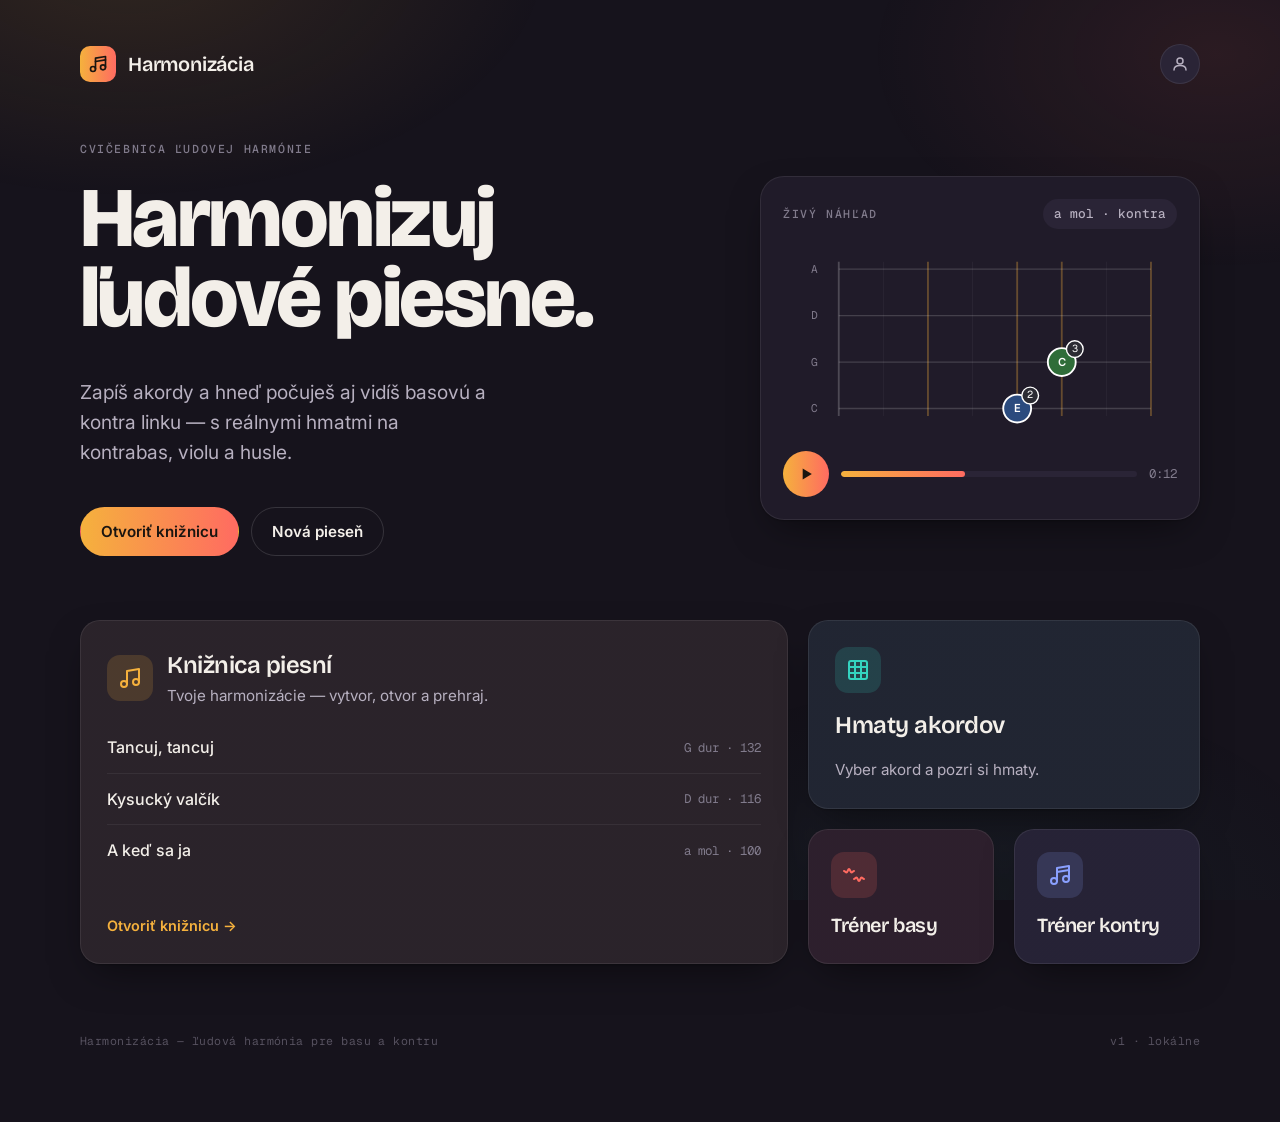
==== commit a5aefb58: "Nova appka: rozcestnik, kniznica, editor a zobrazenie piesne - novy tmavy dizajn (app.css) podla nav" ====
--- a/index.html
+++ b/index.html
@@ -3,36 +3,97 @@
 <head>
   <meta charset="UTF-8">
   <meta name="viewport" content="width=device-width, initial-scale=1.0">
-  <meta name="theme-color" content="#fbfbfa">
-  <title>Harmonizácia ľudových piesní</title>
+  <meta name="theme-color" content="#16131C">
+  <title>Harmonizácia</title>
   <link rel="preconnect" href="https://fonts.googleapis.com">
   <link rel="preconnect" href="https://fonts.gstatic.com" crossorigin>
-  <link rel="stylesheet" href="https://fonts.googleapis.com/css2?family=Inter:wght@400;500;600&family=Playfair+Display:wght@600;700&display=swap">
-  <link rel="stylesheet" href="styles.css">
+  <link href="https://fonts.googleapis.com/css2?family=Bricolage+Grotesque:wght@600;700;800&family=Geist+Mono:wght@400;500&family=Inter:wght@400;500;600&display=swap" rel="stylesheet">
+  <link rel="stylesheet" href="app.css">
 </head>
-<body class="menu-page">
-  <main class="landing">
+<body>
+  <div class="wrap">
+    <nav class="nav">
+      <a class="brand" href="index.html" aria-label="Harmonizácia — domov">
+        <span class="logo" aria-hidden="true">
+          <svg viewBox="0 0 24 24" fill="none" stroke="currentColor" stroke-width="2" stroke-linecap="round" stroke-linejoin="round"><path d="M9 18V5l12-2v13"/><path d="M9 9l12-2"/><circle cx="6" cy="18" r="3"/><circle cx="18" cy="16" r="3"/></svg>
+        </span>
+        <span class="wordmark">Harmonizácia</span>
+      </a>
+      <button class="avatar" type="button" aria-label="Účet (čoskoro)" title="Účet — čoskoro">
+        <svg viewBox="0 0 24 24" fill="none" stroke="currentColor" stroke-width="2" stroke-linecap="round" stroke-linejoin="round"><circle cx="12" cy="8" r="4"/><path d="M4 20c0-4 3.6-6 8-6s8 2 8 6"/></svg>
+      </button>
+    </nav>
+
     <header class="hero">
-      <p class="hero-eyebrow">Ľudová harmónia</p>
-      <h1 class="hero-title">Harmonizácia ľudových piesní</h1>
-      <p class="hero-sub">Nauč sa robiť sprievod k ľudovkám — basa a kontra na husliach, viole a kontrabase.</p>
-      <div class="hero-ornament" aria-hidden="true"></div>
+      <div class="hero-copy">
+        <p class="eyebrow">Cvičebnica ľudovej harmónie</p>
+        <h1 class="display">Harmonizuj ľudové piesne.</h1>
+        <p class="lead">Zapíš akordy a hneď počuješ aj vidíš basovú a kontra linku — s reálnymi hmatmi na kontrabas, violu a husle.</p>
+        <div class="cta-row">
+          <a class="btn btn-grad" href="kniznica.html">Otvoriť knižnicu</a>
+          <a class="btn btn-ghost" href="editor.html">Nová pieseň</a>
+        </div>
+      </div>
+
+      <aside class="preview" aria-label="Živý náhľad hmatníka">
+        <div class="preview-head">
+          <span class="eyebrow">Živý náhľad</span>
+          <span class="pill mono">a mol · kontra</span>
+        </div>
+        <div id="heroBoard"></div>
+        <div class="preview-player">
+          <a class="play-circle" href="kniznica.html" aria-label="Otvoriť knižnicu">
+            <svg viewBox="0 0 24 24" fill="currentColor"><path d="M8 5.5v13l11-6.5z"/></svg>
+          </a>
+          <span class="track"><i></i></span>
+          <span class="mono muted" style="font-size:.78rem">0:12</span>
+        </div>
+      </aside>
     </header>
 
-    <nav class="tiles" aria-label="Vyber si rolu">
-      <a class="tile tile-bass" href="basista.html">
-        <span class="tile-kicker">Rola</span>
-        <h2 class="tile-title">Basista</h2>
-        <p class="tile-desc">Basový tón na kontrabase vo všetkých polohách, akordy T/S/D aj ďalšie a tréner prstokladu.</p>
-        <span class="tile-cta">Trénovať basu</span>
+    <nav class="bento" aria-label="Rozcestník">
+      <a class="tile tile-big amber-tint" href="kniznica.html">
+        <div class="tile-head">
+          <span class="chip amber" aria-hidden="true"><svg viewBox="0 0 24 24" fill="none" stroke="currentColor" stroke-width="2" stroke-linecap="round" stroke-linejoin="round"><path d="M9 18V5l12-2v13"/><circle cx="6" cy="18" r="3"/><circle cx="18" cy="16" r="3"/></svg></span>
+          <div>
+            <h2>Knižnica piesní</h2>
+            <p class="tile-desc">Tvoje harmonizácie — vytvor, otvor a prehraj.</p>
+          </div>
+        </div>
+        <div class="song-mini" id="heroSongs"></div>
+        <span class="tile-link">Otvoriť knižnicu →</span>
       </a>
-      <a class="tile tile-kontra" href="kontras.html">
-        <span class="tile-kicker">Rola</span>
-        <h2 class="tile-title">Kontráš</h2>
-        <p class="tile-desc">Hmaty akordov na viole a husliach, výber ľubovoľného akordu a tréner kontra linky.</p>
-        <span class="tile-cta">Trénovať kontry</span>
-      </a>
+
+      <div class="bento-right">
+        <a class="tile teal-tint" href="akordy.html">
+          <span class="chip teal" aria-hidden="true"><svg viewBox="0 0 24 24" fill="none" stroke="currentColor" stroke-width="2" stroke-linecap="round" stroke-linejoin="round"><rect x="3" y="3" width="18" height="18" rx="2"/><path d="M3 9h18M3 15h18M9 3v18M15 3v18"/></svg></span>
+          <h2>Hmaty akordov</h2>
+          <p class="tile-desc">Vyber akord a pozri si hmaty.</p>
+        </a>
+        <div class="trio">
+          <a class="tile small coral-tint" href="basista.html">
+            <span class="chip coral" aria-hidden="true"><svg viewBox="0 0 24 24" fill="none" stroke="currentColor" stroke-width="2" stroke-linecap="round" stroke-linejoin="round"><path d="M2 8c1 0 1.5 1.5 2.5 1.5S6 6 7 6s1.5 3.5 2.5 3.5S11 8 12 8"/><path d="M12 16c1 0 1.5-1.5 2.5-1.5S16 18 17 18s1.5-3.5 2.5-3.5S21 16 22 16"/></svg></span>
+            <h2>Tréner basy</h2>
+          </a>
+          <a class="tile small peri-tint" href="kontras.html">
+            <span class="chip peri" aria-hidden="true"><svg viewBox="0 0 24 24" fill="none" stroke="currentColor" stroke-width="2" stroke-linecap="round" stroke-linejoin="round"><path d="M9 18V5l12-2v13"/><path d="M9 9l12-2"/><circle cx="6" cy="18" r="3"/><circle cx="18" cy="16" r="3"/></svg></span>
+            <h2>Tréner kontry</h2>
+          </a>
+        </div>
+      </div>
     </nav>
-  </main>
+
+    <footer class="foot">
+      <span>Harmonizácia — ľudová harmónia pre basu a kontru</span>
+      <span>v1 · lokálne</span>
+    </footer>
+  </div>
+
+  <script src="js/theory.js"></script>
+  <script src="js/instruments.js"></script>
+  <script src="js/fingerboard.js"></script>
+  <script src="js/kontra.js"></script>
+  <script src="js/store.js"></script>
+  <script src="js/hub.js"></script>
 </body>
 </html>
--- a/app.css
+++ b/app.css
@@ -0,0 +1,466 @@
+/* app.css — dizajnový systém appky Harmonizácia (tmavý, "awwwards").
+   Používajú ho nové stránky: index (hub), kniznica, editor, piesen.
+   Staré tréningové stránky (basista/kontras/akordy) zatiaľ bežia na styles.css. */
+
+:root {
+  color-scheme: dark;
+
+  /* povrchy */
+  --bg: #16131C;
+  --surf: #201B29;
+  --surf-2: #2A2436;
+
+  /* text (4 úrovne) */
+  --t1: #F3EFE9;
+  --t2: #B7B0C0;
+  --t3: #817B8C;
+  --t4: #56515F;
+
+  /* akcenty (farba = význam) */
+  --amber: #F5B13D;   /* primárne / značka */
+  --ink-a: #1A1510;   /* text na amber */
+  --coral: #FF6B61;   /* basa */
+  --peri:  #8AA0FF;   /* kontra */
+  --teal:  #34D3C0;   /* akordy */
+
+  /* vlasové okraje (biela, nízka krytie) */
+  --line: rgba(255, 255, 255, 0.08);
+  --line-soft: rgba(255, 255, 255, 0.06);
+  --line-strong: rgba(255, 255, 255, 0.14);
+
+  --grad: linear-gradient(90deg, #F5B13D, #FF6B61);
+  --shadow: 0 1px 2px rgba(0,0,0,0.25), 0 16px 40px -14px rgba(0,0,0,0.55);
+
+  --radius: 18px;
+  --radius-sm: 10px;
+
+  --font-display: 'Bricolage Grotesque', 'Inter', system-ui, sans-serif;
+  --font-sans: 'Inter', system-ui, -apple-system, sans-serif;
+  --font-mono: 'Geist Mono', ui-monospace, 'SFMono-Regular', monospace;
+
+  --wrap: 1120px;
+}
+
+* { box-sizing: border-box; }
+
+html { -webkit-text-size-adjust: 100%; }
+
+body {
+  margin: 0;
+  background: var(--bg);
+  color: var(--t1);
+  font-family: var(--font-sans);
+  font-size: 16px;
+  line-height: 1.55;
+  -webkit-font-smoothing: antialiased;
+  text-rendering: optimizeLegibility;
+  min-height: 100dvh;
+}
+
+/* jemná "mesh" žiara v pozadí */
+body::before {
+  content: "";
+  position: fixed;
+  inset: 0;
+  z-index: -1;
+  pointer-events: none;
+  background:
+    radial-gradient(55% 45% at 10% -5%, rgba(245,177,61,0.12), transparent 60%),
+    radial-gradient(45% 40% at 95% 6%, rgba(255,107,97,0.09), transparent 60%),
+    radial-gradient(55% 50% at 75% 105%, rgba(52,211,192,0.05), transparent 60%);
+}
+
+a { color: inherit; text-decoration: none; }
+button { font-family: inherit; }
+::selection { background: rgba(245,177,61,0.28); color: #fff; }
+
+:focus-visible {
+  outline: 2px solid var(--amber);
+  outline-offset: 2px;
+  border-radius: 6px;
+}
+
+/* ---- Layout ---- */
+.wrap {
+  width: min(var(--wrap), 100% - 2 * clamp(16px, 5vw, 80px));
+  margin-inline: auto;
+  padding-block: clamp(28px, 4vw, 44px) clamp(40px, 6vw, 72px);
+}
+
+.stack { display: flex; flex-direction: column; }
+
+/* ---- Typografia ---- */
+.eyebrow {
+  font-family: var(--font-mono);
+  font-weight: 500;
+  font-size: 0.72rem;
+  letter-spacing: 0.14em;
+  text-transform: uppercase;
+  color: var(--t3);
+  margin: 0;
+}
+.display {
+  font-family: var(--font-display);
+  font-weight: 800;
+  line-height: 0.95;
+  letter-spacing: -0.03em;
+  margin: 0;
+  font-size: clamp(2.6rem, 6vw + 1rem, 5.3rem);
+  text-wrap: balance;
+}
+h1, h2, h3 { font-family: var(--font-display); font-weight: 600; letter-spacing: -0.02em; }
+.lead { color: var(--t2); font-size: clamp(1rem, 0.5vw + 0.9rem, 1.2rem); line-height: 1.55; max-width: 34ch; }
+.mono { font-family: var(--font-mono); }
+.muted { color: var(--t3); }
+
+/* ---- Navigácia ---- */
+.nav {
+  display: flex;
+  align-items: center;
+  justify-content: space-between;
+  gap: 16px;
+}
+.brand { display: flex; align-items: center; gap: 12px; }
+.logo {
+  width: 36px; height: 36px; flex: none;
+  display: grid; place-items: center;
+  border-radius: 10px;
+  background: var(--grad);
+  color: var(--ink-a);
+}
+.logo svg { width: 20px; height: 20px; }
+.wordmark { font-family: var(--font-display); font-weight: 600; font-size: 1.25rem; letter-spacing: -0.01em; }
+.avatar {
+  width: 40px; height: 40px; flex: none;
+  display: grid; place-items: center;
+  border-radius: 999px;
+  background: var(--surf-2);
+  border: 1px solid var(--line);
+  color: var(--t2);
+  cursor: pointer;
+}
+.avatar svg { width: 18px; height: 18px; }
+
+/* ---- Tlačidlá ---- */
+.btn {
+  display: inline-flex; align-items: center; justify-content: center; gap: 8px;
+  padding: 12px 20px;
+  border-radius: 999px;
+  border: 1px solid transparent;
+  font-weight: 600; font-size: 0.95rem;
+  cursor: pointer;
+  transition: transform 0.15s ease, box-shadow 0.25s ease, background-color 0.2s ease, border-color 0.2s ease, opacity 0.2s ease;
+  white-space: nowrap;
+}
+.btn svg { width: 18px; height: 18px; }
+.btn:active { transform: translateY(1px); }
+.btn-grad { background: var(--grad); color: var(--ink-a); }
+.btn-grad:hover { box-shadow: 0 8px 24px -8px rgba(245,177,61,0.6); }
+.btn-soft { background: var(--surf-2); color: var(--t2); border-color: var(--line); }
+.btn-soft:hover { color: var(--t1); border-color: var(--line-strong); }
+.btn-ghost { background: transparent; color: var(--t1); border-color: var(--line-strong); }
+.btn-ghost:hover { background: var(--surf-2); }
+.icon-btn {
+  width: 42px; height: 42px; flex: none;
+  display: grid; place-items: center;
+  border-radius: 999px;
+  background: var(--surf-2);
+  border: 1px solid var(--line);
+  color: var(--t2);
+  cursor: pointer;
+  transition: color 0.2s, border-color 0.2s;
+}
+.icon-btn:hover { color: var(--t1); border-color: var(--line-strong); }
+.icon-btn svg { width: 18px; height: 18px; }
+
+/* ---- Pilulky ---- */
+.pill {
+  display: inline-flex; align-items: center; gap: 6px;
+  padding: 5px 11px;
+  border-radius: 999px;
+  background: var(--surf-2);
+  color: var(--t2);
+  font-size: 0.8rem; font-weight: 500;
+}
+.pill.mono { font-family: var(--font-mono); }
+.pill.amber { background: rgba(245,177,61,0.16); color: var(--amber); }
+.pill.teal  { background: rgba(52,211,192,0.16); color: var(--teal); }
+.pill.coral { background: rgba(255,107,97,0.16); color: var(--coral); }
+.pill.peri  { background: rgba(138,160,255,0.16); color: var(--peri); }
+
+/* ---- Karty ---- */
+.card {
+  background: var(--surf);
+  border: 1px solid var(--line);
+  border-radius: var(--radius);
+  box-shadow: var(--shadow);
+  padding: clamp(18px, 2vw, 26px);
+}
+
+/* ---- Segmentovaný prepínač ---- */
+.seg {
+  display: inline-flex; gap: 4px;
+  padding: 4px;
+  border-radius: 999px;
+  background: var(--surf-2);
+  border: 1px solid var(--line);
+}
+.seg button {
+  border: 0; background: transparent; cursor: pointer;
+  padding: 7px 15px; border-radius: 999px;
+  color: var(--t3); font-weight: 600; font-size: 0.85rem;
+  transition: background 0.2s, color 0.2s;
+}
+.seg button:hover { color: var(--t2); }
+.seg button[aria-pressed="true"] { color: var(--t1); background: rgba(255,255,255,0.10); }
+.seg.grad button[aria-pressed="true"] { color: var(--ink-a); background: var(--grad); }
+
+/* ---- HERO (hub) ---- */
+.hero {
+  display: grid;
+  grid-template-columns: 1fr minmax(360px, 440px);
+  gap: clamp(24px, 4vw, 48px);
+  align-items: center;
+  margin-top: clamp(32px, 5vw, 56px);
+}
+.hero-copy { display: flex; flex-direction: column; gap: 20px; align-items: flex-start; }
+.cta-row { display: flex; gap: 12px; flex-wrap: wrap; }
+
+/* živý náhľad panel */
+.preview {
+  background: var(--surf);
+  border: 1px solid var(--line);
+  border-radius: 24px;
+  box-shadow: var(--shadow);
+  padding: 22px;
+  display: flex; flex-direction: column; gap: 16px;
+}
+.preview-head { display: flex; align-items: center; justify-content: space-between; }
+.preview-player { display: flex; align-items: center; gap: 12px; }
+.play-circle {
+  width: 46px; height: 46px; flex: none;
+  display: grid; place-items: center;
+  border-radius: 999px; border: 0; cursor: pointer;
+  background: var(--grad); color: var(--ink-a);
+}
+.play-circle svg { width: 20px; height: 20px; }
+.track { flex: 1; height: 6px; border-radius: 999px; background: var(--surf-2); overflow: hidden; }
+.track > i { display: block; height: 100%; width: 42%; background: var(--grad); border-radius: 999px; }
+
+/* ---- BENTO (hub) ---- */
+.bento {
+  display: grid;
+  grid-template-columns: 1fr 392px;
+  gap: 20px;
+  margin-top: clamp(40px, 6vw, 64px);
+  align-items: stretch;
+}
+.bento-right { display: grid; grid-template-rows: 1fr auto; gap: 20px; }
+.bento-right .trio { display: grid; grid-template-columns: 1fr 1fr; gap: 20px; }
+.tile {
+  background: var(--surf);
+  border: 1px solid var(--line);
+  border-radius: 20px;
+  box-shadow: var(--shadow);
+  padding: 26px;
+  display: flex; flex-direction: column; gap: 14px;
+  transition: transform 0.2s ease, border-color 0.2s ease;
+}
+a.tile:hover { transform: translateY(-3px); border-color: var(--line-strong); }
+.tile .chip {
+  width: 46px; height: 46px; flex: none;
+  display: grid; place-items: center; border-radius: 13px;
+}
+.tile .chip svg { width: 24px; height: 24px; }
+.chip.amber { background: rgba(245,177,61,0.16); color: var(--amber); }
+.chip.teal  { background: rgba(52,211,192,0.16); color: var(--teal); }
+.chip.coral { background: rgba(255,107,97,0.16); color: var(--coral); }
+.chip.peri  { background: rgba(138,160,255,0.16); color: var(--peri); }
+.tile h2 { margin: 0; font-size: 1.5rem; }
+.tile .tile-desc { color: var(--t2); font-size: 0.95rem; margin: 0; }
+.tile .tile-head { display: flex; align-items: center; gap: 14px; }
+.tile.amber-tint { background: linear-gradient(0deg, rgba(245,177,61,0.05), rgba(245,177,61,0.05)), var(--surf); }
+.tile.teal-tint  { background: linear-gradient(0deg, rgba(52,211,192,0.06), rgba(52,211,192,0.06)), var(--surf); }
+.tile.coral-tint { background: linear-gradient(0deg, rgba(255,107,97,0.06), rgba(255,107,97,0.06)), var(--surf); }
+.tile.peri-tint  { background: linear-gradient(0deg, rgba(138,160,255,0.06), rgba(138,160,255,0.06)), var(--surf); }
+.tile .tile-link { margin-top: auto; color: var(--amber); font-weight: 600; font-size: 0.9rem; }
+.tile.small { padding: 22px; gap: 12px; }
+.tile.small h2 { font-size: 1.25rem; }
+
+/* mini zoznam piesní v dlaždici */
+.song-mini { display: flex; flex-direction: column; }
+.song-mini a {
+  display: flex; align-items: center; justify-content: space-between;
+  padding: 13px 0;
+  border-top: 1px solid var(--line-soft);
+}
+.song-mini a:first-child { border-top: 0; }
+.song-mini .nm { font-weight: 500; }
+.song-mini .meta { font-family: var(--font-mono); font-size: 0.78rem; color: var(--t3); }
+
+/* ---- Footer ---- */
+.foot {
+  display: flex; justify-content: space-between; gap: 12px; flex-wrap: wrap;
+  margin-top: clamp(32px, 5vw, 48px);
+  padding-top: 20px;
+  font-family: var(--font-mono); font-size: 0.72rem; letter-spacing: 0.04em;
+  color: var(--t4);
+}
+
+/* ---- Fingerboard (SVG z fingerboard.js), tmavá téma ---- */
+.fb { display: block; width: 100%; height: auto; overflow: visible; }
+.fb-string { stroke: rgba(255,255,255,0.16); stroke-width: 1.5; }
+.fb-grid { stroke: rgba(255,255,255,0.05); stroke-width: 1; }
+.fb-grid-major { stroke: var(--amber); stroke-opacity: 0.32; stroke-width: 2; }
+.fb-nut { stroke: rgba(255,255,255,0.20); stroke-width: 2; }
+.fb-strlabel { fill: var(--t3); font-family: var(--font-mono); font-size: 12px; text-anchor: middle; }
+.fb-note { font-family: var(--font-sans); font-size: 12px; font-weight: 600; text-anchor: middle; }
+.fb-finger { fill: #fff; font-family: var(--font-mono); font-size: 11px; text-anchor: middle; }
+
+@media (max-width: 900px) {
+  .hero { grid-template-columns: 1fr; }
+  .bento { grid-template-columns: 1fr; }
+  .bento-right { grid-template-rows: none; }
+}
+/* ---- Knižnica ---- */
+.lib-head { display: flex; align-items: flex-end; justify-content: space-between; gap: 16px; margin-top: clamp(28px, 4vw, 44px); flex-wrap: wrap; }
+.lib-head .eyebrow { margin-bottom: 10px; }
+.toolbar { display: flex; gap: 12px; align-items: center; margin-top: 24px; flex-wrap: wrap; }
+.search { flex: 1; min-width: 220px; display: flex; align-items: center; gap: 10px; padding: 12px 14px; border-radius: 12px; background: var(--surf); border: 1px solid var(--line); color: var(--t3); }
+.search:focus-within { border-color: var(--line-strong); }
+.search svg { width: 18px; height: 18px; flex: none; }
+.search input { flex: 1; background: transparent; border: 0; color: var(--t1); font: inherit; font-size: 0.95rem; outline: none; }
+.search input::placeholder { color: var(--t3); }
+.song-grid { display: grid; grid-template-columns: repeat(3, 1fr); gap: 20px; margin-top: 28px; }
+.song-card { display: flex; flex-direction: column; gap: 12px; padding: 22px; border-radius: 16px; background: var(--surf); border: 1px solid var(--line); box-shadow: var(--shadow); transition: transform 0.2s, border-color 0.2s; }
+.song-card:hover { transform: translateY(-3px); border-color: var(--line-strong); }
+.song-card .sc-top { display: flex; align-items: center; justify-content: space-between; }
+.song-card h3 { margin: 0; font-size: 1.3rem; }
+.song-card .genre { color: var(--t2); font-size: 0.9rem; margin: 0; }
+.song-card .sc-foot { display: flex; align-items: center; justify-content: space-between; margin-top: 4px; }
+.song-card .bpm { font-family: var(--font-mono); font-size: 0.8rem; color: var(--t3); }
+.sc-play { width: 38px; height: 38px; border: 0; border-radius: 999px; background: var(--grad); color: var(--ink-a); display: grid; place-items: center; cursor: pointer; flex: none; }
+.sc-play svg { width: 16px; height: 16px; }
+.sc-del { background: transparent; border: 0; color: var(--t4); cursor: pointer; padding: 4px; border-radius: 8px; }
+.sc-del:hover { color: var(--coral); }
+.sc-del svg { width: 16px; height: 16px; display: block; }
+.empty { color: var(--t3); margin-top: 28px; }
+.empty a { color: var(--amber); }
+@media (max-width: 900px) { .song-grid { grid-template-columns: 1fr 1fr; } }
+@media (max-width: 620px) { .song-grid { grid-template-columns: 1fr; } }
+
+/* ---- Spoločné: hlavička podstránky, polia ---- */
+.sub-head { display: flex; align-items: flex-end; justify-content: space-between; gap: 16px; margin-top: clamp(24px, 4vw, 40px); flex-wrap: wrap; }
+.crumb { font-family: var(--font-mono); font-size: 0.72rem; letter-spacing: 0.08em; text-transform: uppercase; color: var(--t3); display: inline-block; margin-bottom: 8px; }
+a.crumb:hover { color: var(--t1); }
+.sub-title { font-family: var(--font-display); font-weight: 800; letter-spacing: -0.02em; margin: 0; font-size: clamp(2rem, 3vw + 1rem, 2.6rem); }
+.head-actions { display: flex; gap: 10px; align-items: center; }
+
+.field { display: flex; flex-direction: column; gap: 7px; }
+.field > span { font-family: var(--font-mono); font-size: 0.64rem; letter-spacing: 0.1em; text-transform: uppercase; color: var(--t3); }
+.control { width: 100%; padding: 12px 13px; border-radius: 10px; background: var(--surf-2); border: 1px solid var(--line); color: var(--t1); font: inherit; font-size: 0.9rem; outline: none; }
+.control::placeholder { color: var(--t3); }
+.control:focus { border-color: var(--line-strong); }
+select.control { appearance: none; -webkit-appearance: none; padding-right: 38px; cursor: pointer;
+  background-image: url("data:image/svg+xml;utf8,<svg xmlns='http://www.w3.org/2000/svg' width='18' height='18' fill='none' stroke='%23817B8C' stroke-width='2' stroke-linecap='round' stroke-linejoin='round'><path d='m4 7 5 5 5-5'/></svg>");
+  background-repeat: no-repeat; background-position: right 12px center; }
+select.control option { background: var(--surf); color: var(--t1); }
+.panel-title { font-family: var(--font-display); font-weight: 600; font-size: 1.12rem; margin: 0; }
+
+/* ---- Editor ---- */
+.ed-grid { display: grid; grid-template-columns: 360px 1fr; gap: 24px; align-items: start; margin-top: 24px; }
+.ed-left { display: flex; flex-direction: column; gap: 16px; }
+.ed-right { display: flex; flex-direction: column; gap: 20px; }
+.palette { display: flex; flex-wrap: wrap; gap: 10px; }
+.chip-chord { padding: 10px 16px; border-radius: 10px; background: var(--surf-2); border: 1px solid var(--line); color: var(--t1); font-weight: 600; font-size: 0.95rem; cursor: pointer; transition: border-color 0.2s, transform 0.1s; }
+.chip-chord:hover { border-color: var(--line-strong); }
+.chip-chord:active { transform: translateY(1px); }
+.chip-chord.tsd { background: rgba(245,177,61,0.14); border-color: rgba(245,177,61,0.5); color: var(--amber); }
+.chord-input { width: 190px; }
+
+.bars { display: flex; flex-wrap: wrap; align-items: stretch; gap: 10px; }
+.barline { width: 2px; align-self: stretch; min-height: 54px; background: var(--line-strong); border-radius: 2px; flex: none; }
+.measure { display: flex; flex-direction: column; align-items: center; gap: 7px; padding: 0 6px; cursor: pointer; }
+.measure .mnum { font-family: var(--font-mono); font-size: 0.7rem; color: var(--t4); letter-spacing: 0.04em; }
+.measure.is-start .mnum { color: var(--amber); }
+.measure.is-dim { opacity: 0.45; }
+.measure .cells { display: flex; gap: 8px; align-items: center; min-height: 44px; }
+.cell { position: relative; display: flex; align-items: center; justify-content: center; padding: 11px 15px; border-radius: 9px; background: var(--surf-2); border: 1px solid var(--line); font-family: var(--font-display); font-weight: 600; font-size: 1.05rem; color: var(--t1); }
+.measure.is-start .cell { border-color: rgba(245,177,61,0.7); }
+.measure.in-range { background: rgba(245,177,61,0.08); border-radius: 10px; padding: 6px; margin: -6px 0; }
+.measure.in-range .mnum { color: var(--amber); }
+.measure.in-range .cell { border-color: rgba(245,177,61,0.45); }
+.measure { user-select: none; -webkit-user-select: none; touch-action: manipulation; }
+.measure .mnum { display: flex; align-items: center; gap: 4px; min-height: 20px; cursor: pointer; }
+.mdel { width: 18px; height: 18px; border-radius: 999px; border: 1px solid var(--line-strong); background: var(--surf); color: var(--t2); font-size: 12px; line-height: 1; display: grid; place-items: center; cursor: pointer; padding: 0; opacity: 0; transition: opacity 0.15s, color 0.15s, border-color 0.15s; }
+.measure:hover .mdel, .measure.is-start .mdel, .mdel:focus-visible { opacity: 1; }
+.mdel:hover { color: var(--coral); border-color: var(--coral); }
+.slot { width: 58px; height: 46px; padding: 0 4px; text-align: center; border-radius: 9px; background: var(--surf-2); border: 1px solid var(--line); color: var(--t1); font-family: var(--font-display); font-weight: 600; font-size: 1.05rem; outline: none; user-select: text; -webkit-user-select: text; transition: border-color 0.15s, box-shadow 0.15s; }
+.slot:hover { border-color: var(--line-strong); }
+.slot:focus { border-color: var(--amber); box-shadow: 0 0 0 3px rgba(245,177,61,0.22); }
+.slot.bad { border-color: var(--coral); color: var(--coral); }
+.measure.in-range .slot { border-color: rgba(245,177,61,0.45); }
+@media (hover: none) { .mdel { opacity: 1; } }
+
+/* Takty ako v spevníku: mriežka rovnako širokých taktov, taktová čiara na oboch stranách
+   (susedné čiary sa prekrývajú), takže každý riadok začína aj končí čiarou. */
+#bars.bars {
+  display: grid;
+  grid-template-columns: repeat(auto-fill, minmax(calc(var(--slots, 2) * 66px + 30px), 1fr));
+  row-gap: 14px;
+  column-gap: 0;
+  align-items: stretch;
+}
+#bars .measure {
+  border-left: 2px solid var(--line-strong);
+  border-right: 2px solid var(--line-strong);
+  margin: 0 -2px 0 0;
+  padding: 0 12px 4px;
+  border-radius: 0;
+}
+#bars .measure.in-range { margin: 0 -2px 0 0; padding: 0 12px 4px; border-radius: 0; }
+#bars .add-takt { justify-self: start; align-self: end; margin: 0 0 4px 14px; }
+.cell .x { position: absolute; top: -8px; right: -8px; width: 19px; height: 19px; border-radius: 999px; background: var(--surf); border: 1px solid var(--line-strong); color: var(--t2); display: none; align-items: center; justify-content: center; cursor: pointer; font-size: 13px; line-height: 1; }
+.cell:hover .x { display: flex; }
+.cell.empty { color: var(--t4); font-family: var(--font-mono); font-size: 0.8rem; font-weight: 500; border-style: dashed; }
+.add-takt { align-self: center; display: flex; align-items: center; justify-content: center; padding: 12px 15px; border-radius: 9px; background: transparent; border: 1px dashed var(--line-strong); color: var(--t3); cursor: pointer; }
+.add-takt svg { width: 16px; height: 16px; }
+.pb-row { display: flex; gap: 12px; align-items: center; flex-wrap: wrap; }
+.loop-toggle { display: inline-flex; align-items: center; gap: 7px; padding: 10px 16px; border-radius: 999px; background: var(--surf-2); border: 1px solid var(--line); color: var(--t2); cursor: pointer; font-weight: 600; font-size: 0.9rem; }
+.loop-toggle svg { width: 16px; height: 16px; }
+.loop-toggle.on { background: rgba(245,177,61,0.16); border-color: transparent; color: var(--amber); }
+.prev-cols { display: grid; grid-template-columns: repeat(4, 1fr); gap: 12px; }
+.prev-col { display: flex; flex-direction: column; align-items: center; gap: 6px; padding: 14px 8px; border-radius: 12px; background: var(--surf-2); border: 1px solid var(--line-soft); }
+.prev-col .ch { font-family: var(--font-display); font-weight: 600; font-size: 1.15rem; }
+.prev-col .bas { font-family: var(--font-mono); font-size: 0.72rem; color: var(--coral); }
+.prev-col .kon { font-family: var(--font-mono); font-size: 0.72rem; color: var(--peri); }
+.hint { color: var(--t3); font-size: 0.85rem; margin: 0; }
+.card + .card, .ed-right > .card { margin: 0; }
+
+@media (max-width: 980px) { .ed-grid { grid-template-columns: 1fr; } .prev-cols { grid-template-columns: repeat(2, 1fr); } }
+
+/* ---- Pieseň (zobrazenie) ---- */
+.song-meta { display: flex; flex-wrap: wrap; gap: 8px; margin-top: 14px; }
+.controls { display: flex; align-items: center; justify-content: space-between; gap: 16px; flex-wrap: wrap; margin-top: 22px; }
+.controls .left, .controls .right { display: flex; align-items: center; gap: 12px; flex-wrap: wrap; }
+.sec-row { display: flex; align-items: center; justify-content: space-between; gap: 12px; flex-wrap: wrap; margin-top: 30px; }
+.sec-label { font-family: var(--font-mono); font-size: 0.72rem; letter-spacing: 0.08em; text-transform: uppercase; color: var(--t3); }
+.inst-wrap { display: flex; align-items: center; gap: 10px; }
+.inst-wrap .lbl { font-family: var(--font-mono); font-size: 0.62rem; letter-spacing: 0.1em; text-transform: uppercase; color: var(--t4); }
+.m-grid { display: grid; grid-template-columns: repeat(3, 1fr); gap: 16px; margin-top: 16px; }
+.m-card { display: flex; flex-direction: column; align-items: center; gap: 10px; padding: 18px 16px; border-radius: 16px; background: var(--surf); border: 1px solid var(--line); box-shadow: var(--shadow); }
+.m-card .ch { font-family: var(--font-display); font-weight: 600; font-size: 1.4rem; }
+.m-card .fb { width: 100%; max-width: 230px; }
+.m-card .lab { font-family: var(--font-mono); font-size: 0.72rem; color: var(--t3); }
+.m-card .lab.bas { color: var(--coral); }
+.m-card .lab.kon { color: var(--peri); }
+.notfound { margin-top: 40px; color: var(--t2); }
+.notfound a { color: var(--amber); }
+.toast { position: fixed; left: 50%; bottom: 26px; transform: translateX(-50%) translateY(10px); background: var(--surf-2); border: 1px solid var(--line-strong); color: var(--t1); padding: 11px 18px; border-radius: 999px; font-size: 0.9rem; box-shadow: var(--shadow); opacity: 0; transition: opacity 0.2s, transform 0.2s; pointer-events: none; z-index: 100; }
+.toast.show { opacity: 1; transform: translateX(-50%) translateY(0); }
+@media (max-width: 900px) { .m-grid { grid-template-columns: 1fr 1fr; } }
+@media (max-width: 620px) { .m-grid { grid-template-columns: 1fr; } }
+
+@media (prefers-reduced-motion: reduce) {
+  * { transition: none !important; }
+}
